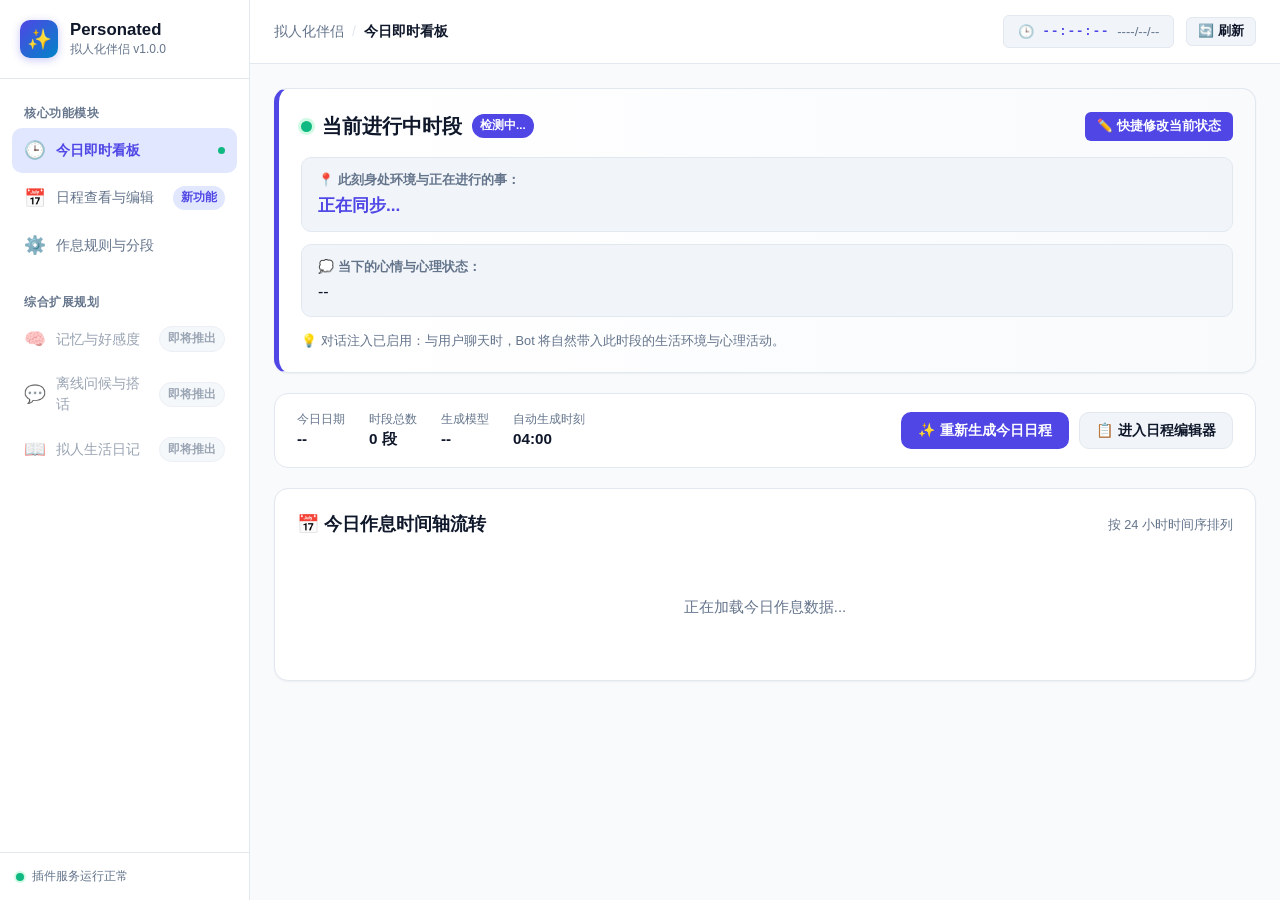
==== pages/schedule/index.html @ c9533ce7 "feat(pages): add pages/ directory and dual-compatibility with AstrBot v4.28" ====
<!DOCTYPE html>
<html lang="zh-CN">
<head>
  <meta charset="utf-8" />
  <meta name="viewport" content="width=device-width, initial-scale=1.0" />
  <title>拟人化综合伴侣 - 控制台</title>
  <link rel="stylesheet" href="./style.css" />
</head>
<body>
  <div class="dashboard-layout">
    <!-- Left Sidebar: Modern Multi-Module Navigation -->
    <aside class="dashboard-sidebar">
      <div class="sidebar-brand">
        <div class="brand-icon">✨</div>
        <div class="brand-text">
          <div class="brand-name">Personated</div>
          <div class="brand-sub">拟人化伴侣 v1.0.0</div>
        </div>
      </div>

      <nav class="sidebar-nav">
        <div class="nav-section-title">核心功能模块</div>
        <ul class="nav-list">
          <li class="nav-item active" data-view="view-live">
            <span class="nav-icon">🕒</span>
            <span class="nav-label">今日即时看板</span>
            <span class="nav-status-dot"></span>
          </li>
          <li class="nav-item" data-view="view-editor">
            <span class="nav-icon">📅</span>
            <span class="nav-label">日程查看与编辑</span>
            <span class="badge badge-primary">新功能</span>
          </li>
          <li class="nav-item" data-view="view-rules">
            <span class="nav-icon">⚙️</span>
            <span class="nav-label">作息规则与分段</span>
          </li>
        </ul>

        <div class="nav-section-title">综合扩展规划</div>
        <ul class="nav-list nav-list-future">
          <li class="nav-item disabled" title="功能正在规划与接入中">
            <span class="nav-icon">🧠</span>
            <span class="nav-label">记忆与好感度</span>
            <span class="badge badge-gray">即将推出</span>
          </li>
          <li class="nav-item disabled" title="功能正在规划与接入中">
            <span class="nav-icon">💬</span>
            <span class="nav-label">离线问候与搭话</span>
            <span class="badge badge-gray">即将推出</span>
          </li>
          <li class="nav-item disabled" title="功能正在规划与接入中">
            <span class="nav-icon">📖</span>
            <span class="nav-label">拟人生活日记</span>
            <span class="badge badge-gray">即将推出</span>
          </li>
        </ul>
      </nav>

      <div class="sidebar-footer">
        <div class="plugin-info-badge">
          <span class="status-indicator online"></span>
          <span>插件服务运行正常</span>
        </div>
      </div>
    </aside>

    <!-- Main Content Area -->
    <div class="dashboard-main">
      <!-- Top Action & Status Bar -->
      <header class="dashboard-header">
        <div class="header-breadcrumb">
          <span class="breadcrumb-root">拟人化伴侣</span>
          <span class="breadcrumb-sep">/</span>
          <span class="breadcrumb-current" id="breadcrumb-title">今日即时看板</span>
        </div>

        <div class="header-right-tools">
          <div class="header-clock" id="header-clock-pill">
            <span class="clock-icon">🕒</span>
            <span class="clock-val" id="clock-display">--:--:--</span>
            <span class="clock-date" id="date-display">----/--/--</span>
          </div>
          <button class="btn btn-secondary btn-sm" id="btn-global-refresh" title="刷新所有数据">
            🔄 刷新
          </button>
        </div>
      </header>

      <!-- VIEW 1: 今日即时作息看板 -->
      <section id="view-live" class="view-panel active">
        <!-- 实时当前进行中大卡片 -->
        <div class="card hero-status-card" id="hero-status-card">
          <div class="hero-header">
            <div class="hero-title-group">
              <span class="pulse-indicator"></span>
              <h2>当前进行中时段</h2>
              <span class="badge badge-active" id="live-segment-badge">检测中...</span>
            </div>
            <div class="hero-actions">
              <button class="btn btn-primary btn-sm" id="btn-quick-edit-now">✏️ 快捷修改当前状态</button>
            </div>
          </div>

          <div class="hero-body">
            <div class="hero-field">
              <div class="field-title">📍 此刻身处环境与正在进行的事：</div>
              <div class="field-content highlight-content" id="live-activity-text">正在同步...</div>
            </div>
            <div class="hero-field">
              <div class="field-title">💭 当下的心情与心理状态：</div>
              <div class="field-content" id="live-state-text">--</div>
            </div>
          </div>

          <div class="hero-footer">
            <span class="tip-text">💡 对话注入已启用：与用户聊天时，Bot 将自然带入此时段的生活环境与心理活动。</span>
          </div>
        </div>

        <!-- 统计与快捷操作栏 -->
        <div class="action-banner">
          <div class="banner-stats">
            <div class="stat-item">
              <span class="stat-label">今日日期</span>
              <span class="stat-val" id="stat-today-date">--</span>
            </div>
            <div class="stat-item">
              <span class="stat-label">时段总数</span>
              <span class="stat-val" id="stat-today-count">0 段</span>
            </div>
            <div class="stat-item">
              <span class="stat-label">生成模型</span>
              <span class="stat-val" id="stat-today-model">--</span>
            </div>
            <div class="stat-item">
              <span class="stat-label">自动生成时刻</span>
              <span class="stat-val" id="stat-today-gentime">04:00</span>
            </div>
          </div>
          <div class="banner-btns">
            <button class="btn btn-primary" id="btn-live-regenerate">✨ 重新生成今日日程</button>
            <button class="btn btn-secondary" id="btn-switch-to-editor">📋 进入日程编辑器</button>
          </div>
        </div>

        <!-- 全天时间轴 -->
        <div class="card timeline-card-wrap">
          <div class="card-header-bar">
            <h3>📅 今日作息时间轴流转</h3>
            <span class="header-note">按 24 小时时间序排列</span>
          </div>
          <div class="timeline-container" id="live-timeline-list">
            <div class="loading-box">正在加载今日作息数据...</div>
          </div>
        </div>
      </section>

      <!-- VIEW 2: 日程查看与详细编辑 (支持任意日期、查看/增删改日程信息) -->
      <section id="view-editor" class="view-panel">
        <!-- 日期导航与筛选栏 -->
        <div class="card editor-nav-card">
          <div class="date-picker-row">
            <div class="date-quick-btns">
              <button class="btn btn-secondary btn-sm" id="btn-date-prev">◀ 前一天</button>
              <button class="btn btn-outline btn-sm active" id="btn-date-today">今天</button>
              <button class="btn btn-secondary btn-sm" id="btn-date-next">后一天 ▶</button>
            </div>

            <div class="date-input-group">
              <label for="editor-date-input">选择指定日期：</label>
              <input type="date" id="editor-date-input" class="input-control input-date" />
            </div>

            <div class="date-history-select-group">
              <label for="select-history-dates">历史已存档日期：</label>
              <select id="select-history-dates" class="input-control">
                <option value="">加载中...</option>
              </select>
            </div>
          </div>

          <div class="date-meta-bar" id="date-meta-bar">
            <div class="meta-tag-group">
              <span class="meta-tag date-tag" id="editor-meta-date">2026-05-03 星期日</span>
              <span class="meta-tag" id="editor-meta-count">共 0 个时段</span>
              <span class="meta-tag" id="editor-meta-provider">模型: --</span>
              <span class="meta-tag" id="editor-meta-gentime">生成于: --</span>
            </div>

            <div class="editor-top-actions">
              <button class="btn btn-secondary btn-sm" id="btn-editor-add-item">➕ 添加事项</button>
              <button class="btn btn-outline btn-sm" id="btn-editor-regenerate">✨ 重新生成该日</button>
              <button class="btn btn-primary btn-sm" id="btn-editor-save-all">💾 保存所有修改</button>
              <button class="btn btn-danger-outline btn-sm" id="btn-editor-delete-day" title="删除当前所选日期的日程存档">🗑️ 删除此日</button>
            </div>
          </div>
        </div>

        <!-- 视图切换与展示区 -->
        <div class="card editor-list-card">
          <div class="card-header-bar">
            <div class="view-mode-tabs">
              <button class="view-mode-btn active" data-mode="cards">卡片流视图</button>
              <button class="view-mode-btn" data-mode="table">表格编辑视图</button>
            </div>
            <div class="view-hints">
              <span>提示：修改后请点击右上角<strong>「保存所有修改」</strong>完成持久化。</span>
            </div>
          </div>

          <!-- 卡片流视图容器 -->
          <div id="editor-cards-container" class="editor-cards-container">
            <div class="loading-box">正在读取日程数据...</div>
          </div>

          <!-- 表格编辑视图容器 -->
          <div id="editor-table-container" class="editor-table-container" style="display: none;">
            <table class="editor-table">
              <thead>
                <tr>
                  <th style="width: 50px;">序号</th>
                  <th style="width: 140px;">时段名称</th>
                  <th style="width: 120px;">开始时刻</th>
                  <th style="width: 120px;">结束时刻</th>
                  <th>当前正在做的事 (Activity)</th>
                  <th style="width: 220px;">心理状态/心情 (State)</th>
                  <th style="width: 110px;">操作</th>
                </tr>
              </thead>
              <tbody id="editor-table-body">
                <!-- 动态填充 -->
              </tbody>
            </table>
          </div>
        </div>
      </section>

      <!-- VIEW 3: 作息规则与分段模板设置 -->
      <section id="view-rules" class="view-panel">
        <!-- 每日定时与模型选择 -->
        <div class="card">
          <div class="card-header-bar">
            <h3>⏰ 每日作息生成与模型参数</h3>
          </div>
          <div class="form-grid">
            <div class="form-group">
              <label for="rules-gen-time">
                每日自动生成时刻 (24小时制)
                <span class="hint-text">每天在此时间点自动为当天规划作息安排</span>
              </label>
              <input type="time" id="rules-gen-time" class="input-control" value="04:00" />
            </div>

            <div class="form-group">
              <label for="rules-provider-select">
                指定生成大模型提供商
                <span class="hint-text">未指定或留空时将自动回退使用当前对话模型</span>
              </label>
              <select id="rules-provider-select" class="input-control">
                <option value="">(留空自动回退对话模型)</option>
              </select>
            </div>

            <div class="form-group">
              <label for="rules-inject-mode">
                对话上下文注入方式
                <span class="hint-text">推荐使用附加用户内容块（保护模型 KV Cache 缓存）</span>
              </label>
              <select id="rules-inject-mode" class="input-control">
                <option value="extra_user_content">附加用户内容块 (extra_user_content - 推荐)</option>
                <option value="system_prompt">追加到人设提示词末尾 (system_prompt)</option>
              </select>
            </div>

            <div class="form-group checkbox-group">
              <label class="checkbox-label">
                <input type="checkbox" id="rules-inject-enabled" checked />
                <span class="checkbox-custom"></span>
                <span>启用对话上下文注入（在匹配时段内与 Bot 对话时自动代入当前日程与状态）</span>
              </label>
            </div>
          </div>
        </div>

        <!-- 每日时间段模板划分 -->
        <div class="card">
          <div class="card-header-bar">
            <div>
              <h3>📋 每日时间段划分模板 (Template)</h3>
              <p class="section-desc">定义一天划分多少段作息及起止时刻（24h制，精确到分钟，支持跨午夜）。新生成的日程将以此模板为骨架。</p>
            </div>
            <div class="card-actions">
              <button class="btn btn-secondary btn-sm" id="btn-rules-reset-preset">恢复默认预设</button>
              <button class="btn btn-outline btn-sm" id="btn-rules-add-segment">➕ 添加新时间段</button>
            </div>
          </div>

          <div class="table-wrapper">
            <table class="segments-table">
              <thead>
                <tr>
                  <th style="width: 50px;">序号</th>
                  <th style="width: 130px;">时段标识 ID</th>
                  <th>时段名称</th>
                  <th style="width: 120px;">开始时刻</th>
                  <th style="width: 120px;">结束时刻</th>
                  <th style="width: 80px;">类型</th>
                  <th style="width: 110px;">操作</th>
                </tr>
              </thead>
              <tbody id="rules-segments-tbody">
                <!-- 动态填充 -->
              </tbody>
            </table>
          </div>
        </div>

        <!-- 高级 Prompt 模板 -->
        <div class="card">
          <div class="card-header-bar">
            <h3>📝 高级日程生成提示词模板 (Prompt Template)</h3>
          </div>
          <div class="form-group">
            <label for="rules-prompt-template">
              自定义生成 Prompt
              <span class="hint-text">支持插值变量：<code>{persona_prompt}</code>、<code>{date}</code>、<code>{weekday}</code>、<code>{segments_desc}</code></span>
            </label>
            <textarea id="rules-prompt-template" class="textarea-control" rows="6"></textarea>
          </div>
        </div>

        <!-- 保存按钮栏 -->
        <div class="save-bar">
          <button class="btn btn-primary btn-lg" id="btn-rules-save-all">💾 保存所有规则配置</button>
        </div>
      </section>
    </div>

    <!-- 弹窗：编辑/添加单个日程事项模态框 -->
    <div class="modal-overlay" id="item-modal">
      <div class="modal-content">
        <div class="modal-header">
          <h3 id="modal-item-title">编辑时段安排</h3>
          <button class="modal-close" id="modal-item-close">&times;</button>
        </div>
        <div class="modal-body">
          <input type="hidden" id="modal-item-id" />
          <input type="hidden" id="modal-item-index" />
          <div class="form-grid-2">
            <div class="form-group">
              <label for="modal-input-name">时段名称</label>
              <input type="text" id="modal-input-name" class="input-control" placeholder="如：上午工作/学习" />
            </div>
            <div class="form-group">
              <label for="modal-input-id">时段标识 ID</label>
              <input type="text" id="modal-input-id-val" class="input-control" placeholder="如：morning_work" />
            </div>
          </div>
          <div class="form-grid-2">
            <div class="form-group">
              <label for="modal-input-start">开始时刻 (24h)</label>
              <input type="time" id="modal-input-start" class="input-control" />
            </div>
            <div class="form-group">
              <label for="modal-input-end">结束时刻 (24h)</label>
              <input type="time" id="modal-input-end" class="input-control" />
            </div>
          </div>
          <div class="form-group">
            <label for="modal-input-activity">当前具体在做的事 (Activity)</label>
            <textarea id="modal-input-activity" class="textarea-control" rows="3" placeholder="描述该时段内角色的具体活动与环境细节..."></textarea>
          </div>
          <div class="form-group">
            <label for="modal-input-state">心情与心理状态 (State / Emotion)</label>
            <input type="text" id="modal-input-state" class="input-control" placeholder="描述角色的精神面貌与当下心理..." />
          </div>
        </div>
        <div class="modal-footer">
          <button class="btn btn-secondary" id="modal-item-cancel">取消</button>
          <button class="btn btn-primary" id="modal-item-save">确定并更新</button>
        </div>
      </div>
    </div>

    <!-- 浮动 Toast 提示 -->
    <div id="toast" class="toast"></div>
  </div>

  <script src="./app.js"></script>
</body>
</html>
---- pages/schedule/style.css ----
/* ==========================================================================
   Design Tokens & Theme Variables
   ========================================================================== */
:root {
  --bg-page: #f8fafc;
  --bg-sidebar: #ffffff;
  --bg-card: #ffffff;
  --bg-input: #f1f5f9;
  --bg-input-focus: #ffffff;
  --text-main: #0f172a;
  --text-muted: #64748b;
  --border: #e2e8f0;
  --border-focus: #6366f1;
  --primary: #4f46e5;
  --primary-hover: #4338ca;
  --primary-light: #e0e7ff;
  --primary-subtle: #eef2ff;
  --accent: #0284c7;
  --success: #10b981;
  --success-light: #d1fae5;
  --warning: #f59e0b;
  --warning-light: #fef3c7;
  --danger: #ef4444;
  --danger-light: #fee2e2;
  --shadow-sm: 0 1px 2px 0 rgb(0 0 0 / 0.05);
  --shadow-md: 0 4px 6px -1px rgb(0 0 0 / 0.08), 0 2px 4px -2px rgb(0 0 0 / 0.05);
  --shadow-lg: 0 10px 15px -3px rgb(0 0 0 / 0.08), 0 4px 6px -4px rgb(0 0 0 / 0.04);
  --radius-sm: 6px;
  --radius-md: 10px;
  --radius-lg: 14px;
  --font-family: -apple-system, BlinkMacSystemFont, "Segoe UI", Roboto, "Helvetica Neue", Arial, sans-serif;
  --sidebar-width: 250px;
}

[data-theme="dark"] {
  --bg-page: #0b1120;
  --bg-sidebar: #131d33;
  --bg-card: #18223c;
  --bg-input: #0f172a;
  --bg-input-focus: #131d33;
  --text-main: #f8fafc;
  --text-muted: #94a3b8;
  --border: #263554;
  --border-focus: #818cf8;
  --primary: #6366f1;
  --primary-hover: #4f46e5;
  --primary-light: #312e81;
  --primary-subtle: #1e1b4b;
  --accent: #38bdf8;
  --success: #10b981;
  --success-light: #064e3b;
  --warning: #f59e0b;
  --warning-light: #78350f;
  --danger: #ef4444;
  --danger-light: #7f1d1d;
  --shadow-sm: 0 1px 3px 0 rgb(0 0 0 / 0.3);
  --shadow-md: 0 4px 6px -1px rgb(0 0 0 / 0.4);
  --shadow-lg: 0 10px 15px -3px rgb(0 0 0 / 0.4);
}

/* ==========================================================================
   Global Reset
   ========================================================================== */
* {
  box-sizing: border-box;
  margin: 0;
  padding: 0;
}

body {
  font-family: var(--font-family);
  background-color: var(--bg-page);
  color: var(--text-main);
  line-height: 1.5;
  min-height: 100vh;
  overflow-x: hidden;
}

/* ==========================================================================
   Dashboard Shell Layout
   ========================================================================== */
.dashboard-layout {
  display: flex;
  min-height: 100vh;
}

/* Left Sidebar */
.dashboard-sidebar {
  width: var(--sidebar-width);
  background: var(--bg-sidebar);
  border-right: 1px solid var(--border);
  display: flex;
  flex-direction: column;
  flex-shrink: 0;
  position: sticky;
  top: 0;
  height: 100vh;
  z-index: 100;
}

.sidebar-brand {
  display: flex;
  align-items: center;
  gap: 12px;
  padding: 20px;
  border-bottom: 1px solid var(--border);
}

.brand-icon {
  width: 38px;
  height: 38px;
  border-radius: var(--radius-md);
  background: linear-gradient(135deg, var(--primary), var(--accent));
  display: flex;
  align-items: center;
  justify-content: center;
  font-size: 1.25rem;
  color: #fff;
  box-shadow: 0 2px 8px rgba(79, 70, 229, 0.3);
}

.brand-name {
  font-weight: 700;
  font-size: 1.05rem;
  color: var(--text-main);
  line-height: 1.2;
}

.brand-sub {
  font-size: 0.75rem;
  color: var(--text-muted);
}

.sidebar-nav {
  flex: 1;
  padding: 16px 12px;
  overflow-y: auto;
}

.nav-section-title {
  font-size: 0.72rem;
  font-weight: 700;
  text-transform: uppercase;
  color: var(--text-muted);
  letter-spacing: 0.5px;
  padding: 10px 12px 6px;
}

.nav-list {
  list-style: none;
  margin-bottom: 16px;
}

.nav-item {
  display: flex;
  align-items: center;
  gap: 10px;
  padding: 9px 12px;
  border-radius: var(--radius-md);
  font-size: 0.88rem;
  font-weight: 500;
  color: var(--text-muted);
  cursor: pointer;
  transition: all 0.2s ease;
  user-select: none;
  position: relative;
  margin-bottom: 3px;
}

.nav-item:hover {
  background: var(--bg-input);
  color: var(--text-main);
}

.nav-item.active {
  background: var(--primary-light);
  color: var(--primary);
  font-weight: 600;
}

.nav-item.disabled {
  opacity: 0.65;
  cursor: not-allowed;
}

.nav-item.disabled:hover {
  background: transparent;
  color: var(--text-muted);
}

.nav-icon {
  font-size: 1.1rem;
}

.nav-label {
  flex: 1;
}

.nav-status-dot {
  width: 7px;
  height: 7px;
  border-radius: 50%;
  background-color: var(--success);
}

.sidebar-footer {
  padding: 14px 16px;
  border-top: 1px solid var(--border);
}

.plugin-info-badge {
  display: flex;
  align-items: center;
  gap: 8px;
  font-size: 0.78rem;
  color: var(--text-muted);
}

.status-indicator {
  width: 8px;
  height: 8px;
  border-radius: 50%;
  display: inline-block;
}

.status-indicator.online {
  background-color: var(--success);
  box-shadow: 0 0 0 2px var(--success-light);
}

/* ==========================================================================
   Main Area & Header
   ========================================================================== */
.dashboard-main {
  flex: 1;
  display: flex;
  flex-direction: column;
  min-width: 0;
  background-color: var(--bg-page);
}

.dashboard-header {
  height: 64px;
  background: var(--bg-card);
  border-bottom: 1px solid var(--border);
  display: flex;
  align-items: center;
  justify-content: space-between;
  padding: 0 24px;
  position: sticky;
  top: 0;
  z-index: 90;
}

.header-breadcrumb {
  display: flex;
  align-items: center;
  gap: 8px;
  font-size: 0.9rem;
}

.breadcrumb-root {
  color: var(--text-muted);
}

.breadcrumb-sep {
  color: var(--border);
}

.breadcrumb-current {
  font-weight: 600;
  color: var(--text-main);
}

.header-right-tools {
  display: flex;
  align-items: center;
  gap: 12px;
}

.header-clock {
  display: flex;
  align-items: center;
  gap: 8px;
  background: var(--bg-input);
  padding: 6px 14px;
  border-radius: var(--radius-sm);
  border: 1px solid var(--border);
  font-size: 0.82rem;
}

.clock-val {
  font-weight: 700;
  font-family: "Courier New", Courier, monospace;
  color: var(--primary);
  letter-spacing: 0.5px;
}

.clock-date {
  color: var(--text-muted);
}

/* View Panels */
.view-panel {
  display: none;
  padding: 24px;
  max-width: 1180px;
  margin: 0 auto;
  width: 100%;
}

.view-panel.active {
  display: block;
  animation: fadeIn 0.2s ease-out;
}

@keyframes fadeIn {
  from { opacity: 0; transform: translateY(4px); }
  to { opacity: 1; transform: translateY(0); }
}

/* ==========================================================================
   Cards & Generic Panels
   ========================================================================== */
.card {
  background: var(--bg-card);
  border: 1px solid var(--border);
  border-radius: var(--radius-lg);
  padding: 22px;
  box-shadow: var(--shadow-sm);
  margin-bottom: 20px;
}

.card-header-bar {
  display: flex;
  justify-content: space-between;
  align-items: center;
  margin-bottom: 18px;
  flex-wrap: wrap;
  gap: 10px;
}

.card-header-bar h3 {
  font-size: 1.12rem;
  font-weight: 700;
  color: var(--text-main);
}

.header-note {
  font-size: 0.8rem;
  color: var(--text-muted);
}

.section-desc {
  font-size: 0.82rem;
  color: var(--text-muted);
  margin-top: 4px;
}

/* Badges */
.badge {
  display: inline-flex;
  align-items: center;
  padding: 3px 8px;
  border-radius: 9999px;
  font-size: 0.72rem;
  font-weight: 600;
}

.badge-primary {
  background: var(--primary-light);
  color: var(--primary);
}

.badge-gray {
  background: var(--bg-input);
  color: var(--text-muted);
  border: 1px solid var(--border);
}

.badge-active {
  background: var(--primary);
  color: #fff;
}

.badge-outline {
  border: 1px solid var(--border);
  color: var(--text-muted);
}

/* ==========================================================================
   VIEW 1: Hero Status Card & Timeline
   ========================================================================== */
.hero-status-card {
  border-left: 5px solid var(--primary);
  background: linear-gradient(to right, var(--bg-card), var(--bg-page));
  position: relative;
  overflow: hidden;
}

.hero-header {
  display: flex;
  justify-content: space-between;
  align-items: center;
  flex-wrap: wrap;
  gap: 12px;
  margin-bottom: 16px;
}

.hero-title-group {
  display: flex;
  align-items: center;
  gap: 10px;
}

.hero-title-group h2 {
  font-size: 1.25rem;
  font-weight: 700;
}

.pulse-indicator {
  width: 11px;
  height: 11px;
  border-radius: 50%;
  background-color: var(--success);
  box-shadow: 0 0 0 3px var(--success-light);
  animation: pulse-ring 2s infinite;
}

@keyframes pulse-ring {
  0% { transform: scale(0.95); opacity: 0.8; }
  50% { transform: scale(1.15); opacity: 1; }
  100% { transform: scale(0.95); opacity: 0.8; }
}

.hero-body {
  display: grid;
  grid-template-columns: 1fr;
  gap: 12px;
}

.hero-field {
  background: var(--bg-input);
  border: 1px solid var(--border);
  border-radius: var(--radius-md);
  padding: 12px 16px;
}

.field-title {
  font-size: 0.8rem;
  font-weight: 600;
  color: var(--text-muted);
  margin-bottom: 4px;
}

.field-content {
  font-size: 1rem;
  color: var(--text-main);
}

.field-content.highlight-content {
  font-size: 1.08rem;
  font-weight: 600;
  color: var(--primary);
}

.hero-footer {
  margin-top: 14px;
  font-size: 0.8rem;
  color: var(--text-muted);
}

/* Action Banner */
.action-banner {
  display: flex;
  justify-content: space-between;
  align-items: center;
  flex-wrap: wrap;
  gap: 16px;
  background: var(--bg-card);
  border: 1px solid var(--border);
  border-radius: var(--radius-lg);
  padding: 16px 22px;
  margin-bottom: 20px;
}

.banner-stats {
  display: flex;
  gap: 24px;
  flex-wrap: wrap;
}

.stat-item {
  display: flex;
  flex-direction: column;
}

.stat-label {
  font-size: 0.75rem;
  color: var(--text-muted);
}

.stat-val {
  font-size: 0.95rem;
  font-weight: 700;
  color: var(--text-main);
}

.banner-btns {
  display: flex;
  gap: 10px;
}

/* Timeline Cards */
.timeline-container {
  display: flex;
  flex-direction: column;
  gap: 12px;
}

.timeline-card {
  background: var(--bg-card);
  border: 1px solid var(--border);
  border-radius: var(--radius-md);
  padding: 16px 20px;
  transition: all 0.2s ease;
}

.timeline-card:hover {
  border-color: var(--primary-light);
  box-shadow: var(--shadow-md);
}

.timeline-card.is-active {
  border-color: var(--primary);
  background: var(--primary-subtle);
  box-shadow: 0 0 0 2px var(--primary-light);
}

.timeline-card-header {
  display: flex;
  justify-content: space-between;
  align-items: center;
  margin-bottom: 10px;
}

.timeline-title-wrap {
  display: flex;
  align-items: center;
  gap: 10px;
}

.timeline-name {
  font-size: 1.05rem;
  font-weight: 700;
  color: var(--text-main);
}

.timeline-time-pill {
  font-size: 0.8rem;
  font-family: monospace;
  background: var(--bg-input);
  padding: 3px 8px;
  border-radius: var(--radius-sm);
  color: var(--text-muted);
  border: 1px solid var(--border);
}

.timeline-card.is-active .timeline-time-pill {
  background: var(--primary);
  color: #fff;
  border-color: var(--primary);
}

.timeline-card-body {
  display: flex;
  flex-direction: column;
  gap: 6px;
  font-size: 0.9rem;
}

.timeline-activity-row {
  color: var(--text-main);
}

.timeline-state-row {
  color: var(--text-muted);
  font-size: 0.83rem;
}

.timeline-card-footer {
  margin-top: 10px;
  display: flex;
  justify-content: flex-end;
}

/* ==========================================================================
   VIEW 2: Editor (Date Picker, Dual View & Full CRUD)
   ========================================================================== */
.editor-nav-card {
  padding: 18px 22px;
  margin-bottom: 16px;
}

.date-picker-row {
  display: flex;
  align-items: center;
  flex-wrap: wrap;
  gap: 16px;
  margin-bottom: 16px;
}

.date-quick-btns {
  display: flex;
  gap: 6px;
}

.date-input-group,
.date-history-select-group {
  display: flex;
  align-items: center;
  gap: 8px;
  font-size: 0.88rem;
  font-weight: 500;
}

.input-date {
  width: auto;
  min-width: 140px;
}

.date-meta-bar {
  display: flex;
  justify-content: space-between;
  align-items: center;
  flex-wrap: wrap;
  gap: 12px;
  padding-top: 14px;
  border-top: 1px solid var(--border);
}

.meta-tag-group {
  display: flex;
  align-items: center;
  gap: 8px;
  flex-wrap: wrap;
}

.meta-tag {
  background: var(--bg-input);
  padding: 4px 10px;
  border-radius: var(--radius-sm);
  font-size: 0.8rem;
  color: var(--text-muted);
  border: 1px solid var(--border);
}

.meta-tag.date-tag {
  font-weight: 700;
  color: var(--primary);
  background: var(--primary-light);
  border-color: var(--primary-light);
}

.editor-top-actions {
  display: flex;
  align-items: center;
  gap: 8px;
  flex-wrap: wrap;
}

/* View Mode Switcher */
.view-mode-tabs {
  display: flex;
  background: var(--bg-input);
  padding: 3px;
  border-radius: var(--radius-md);
  border: 1px solid var(--border);
}

.view-mode-btn {
  background: transparent;
  border: none;
  padding: 5px 14px;
  font-size: 0.82rem;
  font-weight: 600;
  color: var(--text-muted);
  border-radius: var(--radius-sm);
  cursor: pointer;
  transition: all 0.2s;
}

.view-mode-btn.active {
  background: var(--bg-card);
  color: var(--primary);
  box-shadow: var(--shadow-sm);
}

.view-hints {
  font-size: 0.8rem;
  color: var(--text-muted);
}

/* Editor Cards View */
.editor-cards-container {
  display: flex;
  flex-direction: column;
  gap: 14px;
}

.editor-item-card {
  background: var(--bg-card);
  border: 1px solid var(--border);
  border-radius: var(--radius-md);
  padding: 16px 20px;
  transition: all 0.2s ease;
  position: relative;
}

.editor-item-card:hover {
  border-color: var(--primary-light);
  box-shadow: var(--shadow-md);
}

.item-card-header {
  display: flex;
  justify-content: space-between;
  align-items: center;
  margin-bottom: 12px;
}

.item-index-badge {
  font-weight: 700;
  color: var(--text-muted);
  font-size: 0.9rem;
}

.item-header-title {
  display: flex;
  align-items: center;
  gap: 10px;
}

.item-header-title h4 {
  font-size: 1.05rem;
  font-weight: 700;
}

.item-actions {
  display: flex;
  align-items: center;
  gap: 6px;
}

.item-card-body {
  display: grid;
  grid-template-columns: 1fr;
  gap: 10px;
}

.item-card-field {
  background: var(--bg-input);
  border-radius: var(--radius-sm);
  padding: 10px 14px;
  border: 1px solid var(--border);
}

.item-field-label {
  font-size: 0.78rem;
  color: var(--text-muted);
  font-weight: 600;
  margin-bottom: 3px;
}

.item-field-val {
  font-size: 0.92rem;
  color: var(--text-main);
  line-height: 1.4;
}

/* Editor Table View */
.editor-table-container {
  overflow-x: auto;
}

.editor-table {
  width: 100%;
  border-collapse: collapse;
  font-size: 0.88rem;
}

.editor-table th {
  padding: 10px 12px;
  background: var(--bg-input);
  color: var(--text-muted);
  font-weight: 600;
  text-align: left;
  border-bottom: 1px solid var(--border);
}

.editor-table td {
  padding: 10px 12px;
  border-bottom: 1px solid var(--border);
  vertical-align: middle;
}

.editor-table tr:hover {
  background: var(--bg-input);
}

.table-textarea {
  width: 100%;
  padding: 6px 8px;
  border: 1px solid var(--border);
  border-radius: var(--radius-sm);
  background: var(--bg-card);
  color: var(--text-main);
  font-family: inherit;
  font-size: 0.85rem;
  resize: vertical;
}

.table-textarea:focus {
  outline: none;
  border-color: var(--border-focus);
}

/* ==========================================================================
   VIEW 3: Rules & Templates
   ========================================================================== */
.form-grid {
  display: grid;
  grid-template-columns: repeat(auto-fit, minmax(280px, 1fr));
  gap: 18px;
}

.form-grid-2 {
  display: grid;
  grid-template-columns: 1fr 1fr;
  gap: 14px;
}

.form-group {
  display: flex;
  flex-direction: column;
  gap: 6px;
  margin-bottom: 14px;
}

.form-group label {
  font-size: 0.88rem;
  font-weight: 600;
  color: var(--text-main);
}

.hint-text {
  font-size: 0.75rem;
  font-weight: 400;
  color: var(--text-muted);
  margin-top: 2px;
  display: block;
}

.input-control,
.textarea-control,
select.input-control {
  width: 100%;
  padding: 9px 12px;
  border: 1px solid var(--border);
  border-radius: var(--radius-md);
  background-color: var(--bg-input);
  color: var(--text-main);
  font-size: 0.9rem;
  font-family: inherit;
  transition: all 0.2s ease;
}

.input-control:focus,
.textarea-control:focus,
select.input-control:focus {
  outline: none;
  border-color: var(--border-focus);
  background-color: var(--bg-input-focus);
  box-shadow: 0 0 0 3px var(--primary-light);
}

.checkbox-group {
  grid-column: 1 / -1;
}

.checkbox-label {
  display: flex;
  align-items: center;
  gap: 10px;
  cursor: pointer;
  user-select: none;
  font-size: 0.9rem;
}

.table-wrapper {
  overflow-x: auto;
}

.segments-table {
  width: 100%;
  border-collapse: collapse;
  font-size: 0.88rem;
}

.segments-table th {
  padding: 10px 12px;
  background: var(--bg-input);
  color: var(--text-muted);
  font-weight: 600;
  text-align: left;
  border-bottom: 1px solid var(--border);
}

.segments-table td {
  padding: 10px 12px;
  border-bottom: 1px solid var(--border);
  vertical-align: middle;
}

.segments-table tr:hover {
  background: var(--bg-input);
}

.table-input {
  width: 100%;
  padding: 6px 10px;
  border: 1px solid var(--border);
  border-radius: var(--radius-sm);
  background: var(--bg-card);
  color: var(--text-main);
  font-size: 0.875rem;
}

.table-input:focus {
  outline: none;
  border-color: var(--border-focus);
}

.tag-cross-midnight {
  display: inline-block;
  font-size: 0.72rem;
  padding: 2px 6px;
  border-radius: 4px;
  background: #fef3c7;
  color: #92400e;
  font-weight: 600;
}

[data-theme="dark"] .tag-cross-midnight {
  background: #78350f;
  color: #fde68a;
}

.save-bar {
  display: flex;
  justify-content: flex-end;
  margin-top: 14px;
}

/* ==========================================================================
   Buttons
   ========================================================================== */
.btn {
  display: inline-flex;
  align-items: center;
  justify-content: center;
  gap: 6px;
  padding: 8px 16px;
  font-size: 0.88rem;
  font-weight: 600;
  border-radius: var(--radius-md);
  cursor: pointer;
  border: 1px solid transparent;
  transition: all 0.2s ease;
  user-select: none;
  white-space: nowrap;
}

.btn-sm {
  padding: 5px 11px;
  font-size: 0.8rem;
  border-radius: var(--radius-sm);
}

.btn-lg {
  padding: 12px 24px;
  font-size: 1rem;
}

.btn-primary {
  background: var(--primary);
  color: #ffffff;
}

.btn-primary:hover {
  background: var(--primary-hover);
}

.btn-secondary {
  background: var(--bg-input);
  color: var(--text-main);
  border-color: var(--border);
}

.btn-secondary:hover {
  background: var(--border);
}

.btn-outline {
  background: transparent;
  color: var(--primary);
  border-color: var(--primary);
}

.btn-outline:hover,
.btn-outline.active {
  background: var(--primary-light);
}

.btn-danger-outline {
  background: transparent;
  color: var(--danger);
  border-color: var(--danger);
}

.btn-danger-outline:hover {
  background: var(--danger-light);
}

.btn-icon-text {
  background: transparent;
  border: none;
  cursor: pointer;
  font-size: 0.82rem;
  padding: 4px 6px;
  border-radius: var(--radius-sm);
}

.btn-icon-text:hover {
  background: var(--bg-input);
}

/* ==========================================================================
   Modal Dialog
   ========================================================================== */
.modal-overlay {
  display: none;
  position: fixed;
  inset: 0;
  background: rgba(0, 0, 0, 0.5);
  backdrop-filter: blur(3px);
  z-index: 1000;
  align-items: center;
  justify-content: center;
  padding: 16px;
}

.modal-overlay.show {
  display: flex;
}

.modal-content {
  background: var(--bg-card);
  border-radius: var(--radius-lg);
  border: 1px solid var(--border);
  width: 100%;
  max-width: 560px;
  box-shadow: var(--shadow-lg);
  overflow: hidden;
  animation: slideIn 0.2s ease-out;
}

@keyframes slideIn {
  from { transform: translateY(16px); opacity: 0; }
  to { transform: translateY(0); opacity: 1; }
}

.modal-header {
  padding: 18px 22px;
  border-bottom: 1px solid var(--border);
  display: flex;
  justify-content: space-between;
  align-items: center;
}

.modal-header h3 {
  font-size: 1.15rem;
  font-weight: 700;
}

.modal-close {
  background: transparent;
  border: none;
  font-size: 1.4rem;
  color: var(--text-muted);
  cursor: pointer;
  line-height: 1;
}

.modal-body {
  padding: 20px 22px;
}

.modal-footer {
  padding: 14px 22px;
  background: var(--bg-input);
  border-top: 1px solid var(--border);
  display: flex;
  justify-content: flex-end;
  gap: 10px;
}

/* ==========================================================================
   Toast Notification & Loading Box
   ========================================================================== */
.toast {
  position: fixed;
  bottom: 24px;
  right: 24px;
  background: #1e293b;
  color: #ffffff;
  padding: 12px 20px;
  border-radius: var(--radius-md);
  font-size: 0.9rem;
  box-shadow: var(--shadow-lg);
  display: none;
  z-index: 2000;
  animation: toastFadeIn 0.3s ease;
}

.toast.show {
  display: block;
}

.toast.toast-error {
  background: #dc2626;
}

.toast.toast-success {
  background: #059669;
}

@keyframes toastFadeIn {
  from { transform: translateY(20px); opacity: 0; }
  to { transform: translateY(0); opacity: 1; }
}

.loading-box {
  text-align: center;
  padding: 40px 20px;
  color: var(--text-muted);
  font-size: 0.92rem;
}

/* ==========================================================================
   Responsive Adaptations
   ========================================================================== */
@media (max-width: 900px) {
  .dashboard-layout {
    flex-direction: column;
  }
  .dashboard-sidebar {
    width: 100%;
    height: auto;
    position: relative;
    border-right: none;
    border-bottom: 1px solid var(--border);
  }
  .sidebar-nav {
    display: flex;
    overflow-x: auto;
    padding: 10px;
  }
  .nav-section-title {
    display: none;
  }
  .nav-list {
    display: flex;
    gap: 6px;
    margin-bottom: 0;
  }
  .sidebar-footer {
    display: none;
  }
}
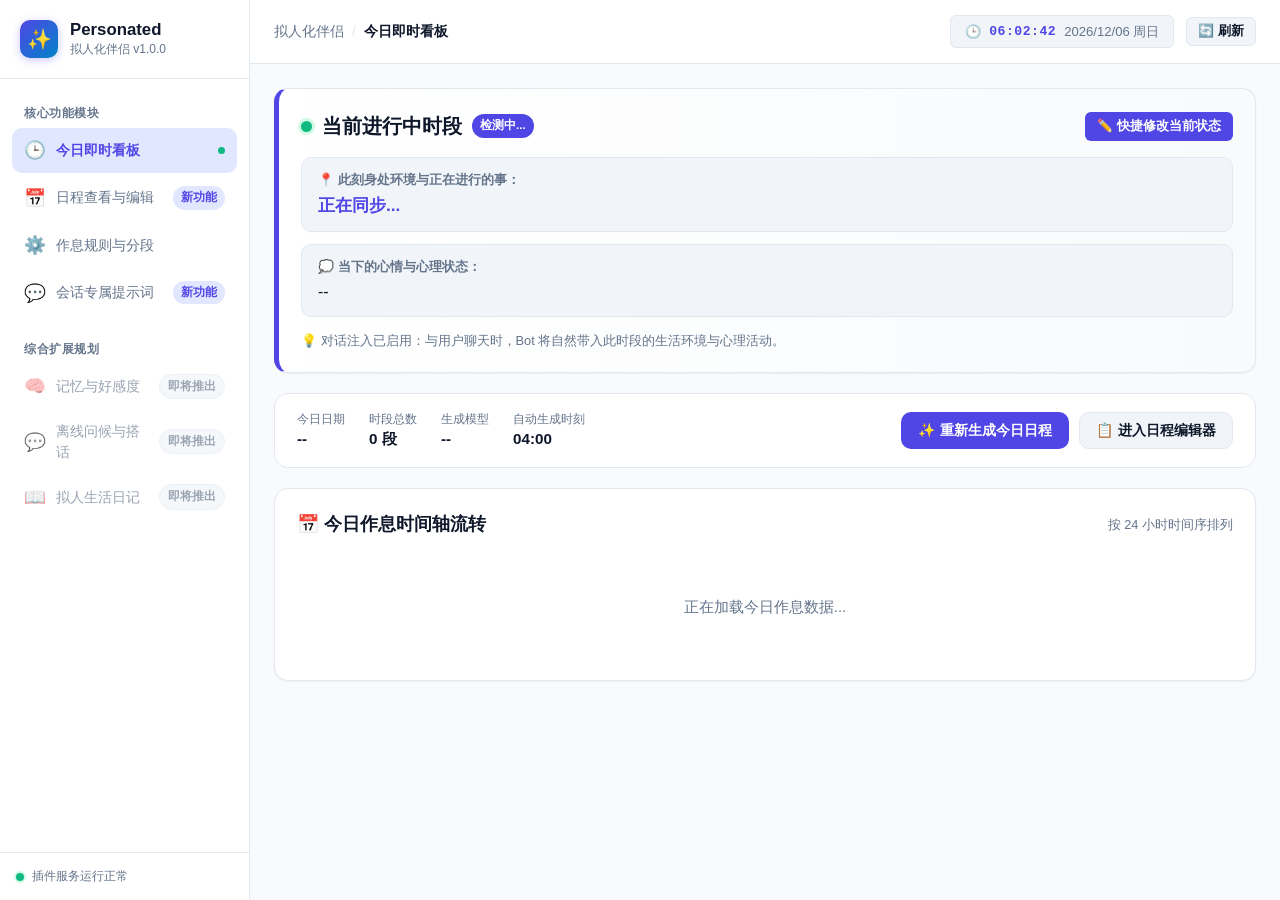
==== commit 0bfa10b9: "feat(prompt_injector): add targeted group and private chat prompt injection with AstrBot conversatio" ====
--- a/pages/schedule/index.html
+++ b/pages/schedule/index.html
@@ -34,6 +34,11 @@
           <li class="nav-item" data-view="view-rules">
             <span class="nav-icon">⚙️</span>
             <span class="nav-label">作息规则与分段</span>
+          </li>
+          <li class="nav-item" data-view="view-umo-injector">
+            <span class="nav-icon">💬</span>
+            <span class="nav-label">会话专属提示词</span>
+            <span class="badge badge-primary">新功能</span>
           </li>
         </ul>
 
@@ -335,6 +340,182 @@
           <button class="btn btn-primary btn-lg" id="btn-rules-save-all">💾 保存所有规则配置</button>
         </div>
       </section>
+
+      <!-- VIEW 4: 会话专属提示词注入 (群聊 / 私聊 UMO 注入管理) -->
+      <section class="view-panel" id="view-umo-injector">
+        <div class="panel-header-wrap">
+          <div class="panel-title-group">
+            <h2>会话专属提示词注入 (群聊 / 私聊)</h2>
+            <p class="panel-subtitle">
+              针对特定群聊或私聊会话单独配置个性化提示词。可在右侧点击「从 AstrBot 对话中抓取」直接选取已有会话（群聊展示群名称与群号，私聊展示对话人昵称），并在每次与该会话交流时自动注入定制提示词。
+            </p>
+          </div>
+          <div class="panel-actions-group">
+            <div class="global-switch-badge">
+              <label class="toggle-control" for="umo-global-enabled-toggle">
+                <input type="checkbox" id="umo-global-enabled-toggle" checked />
+                <span class="toggle-track"></span>
+              </label>
+              <span class="switch-label-text">功能总开关</span>
+            </div>
+            <button class="btn btn-secondary" id="btn-discover-umos">
+              🔍 从 AstrBot 对话抓取
+            </button>
+            <button class="btn btn-primary" id="btn-add-umo-rule">
+              ➕ 添加专属规则
+            </button>
+            <button class="btn btn-outline" id="btn-refresh-umo-rules" title="刷新规则列表">
+              🔄 刷新
+            </button>
+          </div>
+        </div>
+
+        <!-- 统计与状态概览条 -->
+        <div class="stats-grid-row" style="margin-bottom: 20px;">
+          <div class="stat-card">
+            <div class="stat-icon-wrap" style="background: rgba(79, 70, 229, 0.1); color: var(--primary);">🏷️</div>
+            <div class="stat-info">
+              <div class="stat-label">已配置会话数</div>
+              <div class="stat-val" id="stat-umo-total-count">0 条</div>
+            </div>
+          </div>
+          <div class="stat-card">
+            <div class="stat-icon-wrap" style="background: rgba(16, 185, 129, 0.1); color: var(--success);">🟢</div>
+            <div class="stat-info">
+              <div class="stat-label">当前生效中</div>
+              <div class="stat-val" id="stat-umo-enabled-count">0 条</div>
+            </div>
+          </div>
+          <div class="stat-card">
+            <div class="stat-icon-wrap" style="background: rgba(2, 132, 199, 0.1); color: var(--accent);">🧩</div>
+            <div class="stat-info">
+              <div class="stat-label">默认注入模式</div>
+              <div class="stat-val" id="stat-umo-default-mode">System Prompt</div>
+            </div>
+          </div>
+        </div>
+
+        <!-- 过滤与搜索工具栏 -->
+        <div class="filter-toolbar">
+          <div class="search-box">
+            <span class="search-icon">🔍</span>
+            <input type="text" id="umo-search-input" class="input-control search-input" placeholder="按群名称、对话人昵称、群号或 UMO 关键词搜索..." />
+          </div>
+          <div class="filter-group">
+            <select id="umo-chat-type-filter" class="select-control">
+              <option value="all">全部类型 (群聊 & 私聊)</option>
+              <option value="group">仅群聊 (Group)</option>
+              <option value="private">仅私聊 (Private)</option>
+            </select>
+            <select id="umo-status-filter" class="select-control">
+              <option value="all">全部状态</option>
+              <option value="enabled">仅看已启用</option>
+              <option value="disabled">仅看已禁用</option>
+            </select>
+          </div>
+        </div>
+
+        <!-- 规则卡片容器 -->
+        <div id="umo-rules-list" class="umo-rules-container">
+          <div class="loading-box">正在加载会话专属提示词规则...</div>
+        </div>
+      </section>
+    </div>
+
+    <!-- 模态框 1：从 AstrBot '数据与日志-对话' 抓取并选择会话 -->
+    <div class="modal-overlay" id="modal-discover-umos">
+      <div class="modal-content modal-lg">
+        <div class="modal-header">
+          <div>
+            <h3>从 AstrBot 对话中抓取会话</h3>
+            <p class="modal-desc" style="font-size: 13px; color: var(--text-muted); margin-top: 4px;">
+              已自动从 AstrBot 的「数据与日志 - 对话」及别名表中提取会话记录。群聊将展示【群名称】与【群号】，私聊将展示【对话人昵称】。点击「一键配置」即可为选中会话定制个性化提示词。
+            </p>
+          </div>
+          <button class="modal-close" id="modal-discover-close">&times;</button>
+        </div>
+        <div class="modal-body">
+          <div class="filter-toolbar" style="margin-bottom: 14px;">
+            <div class="search-box" style="flex: 1;">
+              <span class="search-icon">🔍</span>
+              <input type="text" id="discover-search-input" class="input-control search-input" placeholder="输入群名称、对话人昵称、群号或 UMO 快速筛选..." />
+            </div>
+            <button class="btn btn-secondary btn-sm" id="btn-re-discover-umos">🔄 重新抓取</button>
+          </div>
+          <div id="discover-list-container" class="discover-table-wrap">
+            <div class="loading-box">正在抓取 AstrBot 会话数据...</div>
+          </div>
+        </div>
+        <div class="modal-footer">
+          <button class="btn btn-secondary" id="modal-discover-cancel">关闭</button>
+        </div>
+      </div>
+    </div>
+
+    <!-- 模态框 2：编辑/添加会话专属提示词规则 -->
+    <div class="modal-overlay" id="modal-umo-rule">
+      <div class="modal-content modal-md">
+        <div class="modal-header">
+          <h3 id="modal-umo-rule-title">编辑会话专属提示词</h3>
+          <button class="modal-close" id="modal-umo-rule-close">&times;</button>
+        </div>
+        <div class="modal-body">
+          <div class="form-group">
+            <label for="modal-rule-umo">
+              会话 UMO 标识 <span class="required" style="color:var(--danger)">*</span>
+              <span class="hint-text">（例如：<code>aiocqhttp:GroupMessage:12345678</code> 或从抓取列表中带入）</span>
+            </label>
+            <input type="text" id="modal-rule-umo" class="input-control" placeholder="格式如：aiocqhttp:GroupMessage:12345678" />
+          </div>
+
+          <div class="form-grid-2">
+            <div class="form-group">
+              <label for="modal-rule-name">规则备注 / 群名称 / 昵称</label>
+              <input type="text" id="modal-rule-name" class="input-control" placeholder="如：测试技术交流群 / 朋友私聊" />
+            </div>
+            <div class="form-group">
+              <label for="modal-rule-mode">注入模式</label>
+              <select id="modal-rule-mode" class="select-control">
+                <option value="system_prompt">追加到 System Prompt (推荐)</option>
+                <option value="prepend_system">置于 System Prompt 开头</option>
+                <option value="extra_user_content">作为附加用户消息块 (Extra Content)</option>
+              </select>
+            </div>
+          </div>
+
+          <div class="form-group">
+            <label for="modal-rule-template-select">
+              快捷填入常用提示词预设
+              <span class="hint-text">可选择下方模板快速填充，并在文本框中微调</span>
+            </label>
+            <select id="modal-rule-template-select" class="select-control">
+              <option value="">-- 选择预设模板填入 --</option>
+              <option value="group_assistant">【群聊模式】热情友好的群助理/破冰搭话人设</option>
+              <option value="formal_work">【严肃工作】专业干练、回答简洁精准的工作助理</option>
+              <option value="playful_friend">【幽默损友】轻松幽默、接地气互怼的密友风格</option>
+              <option value="tsundere">【傲娇角色】表面嫌弃但内心关心的专属傲娇人设</option>
+              <option value="custom_context">【群规知识】带有特定群规和专属背景知识前置</option>
+            </select>
+          </div>
+
+          <div class="form-group">
+            <label for="modal-rule-prompt">
+              个性化专属提示词内容 <span class="required" style="color:var(--danger)">*</span>
+              <span class="hint-text">在此群聊/私聊对话时，每次请求都会自然注入这段提示词</span>
+            </label>
+            <textarea id="modal-rule-prompt" class="textarea-control" rows="6" placeholder="输入该群聊/私聊专用的提示词指令..."></textarea>
+          </div>
+
+          <div class="form-group" style="display: flex; align-items: center; gap: 8px; margin-top: 12px;">
+            <input type="checkbox" id="modal-rule-enabled" checked style="width: 18px; height: 18px; cursor: pointer;" />
+            <label for="modal-rule-enabled" style="margin: 0; cursor: pointer; font-weight: 500;">立即启用该专属规则</label>
+          </div>
+        </div>
+        <div class="modal-footer">
+          <button class="btn btn-secondary" id="modal-umo-rule-cancel">取消</button>
+          <button class="btn btn-primary" id="modal-umo-rule-save">💾 保存并生效</button>
+        </div>
+      </div>
     </div>
 
     <!-- 弹窗：编辑/添加单个日程事项模态框 -->
--- a/pages/schedule/style.css
+++ b/pages/schedule/style.css
@@ -1158,6 +1158,240 @@
 }
 
 /* ==========================================================================
+   UMO Prompt Injector View & Modals
+   ========================================================================== */
+.modal-lg {
+  max-width: 900px !important;
+  width: 94% !important;
+}
+
+.modal-md {
+  max-width: 640px !important;
+  width: 90% !important;
+}
+
+.umo-rules-container {
+  display: flex;
+  flex-direction: column;
+  gap: 14px;
+}
+
+.umo-rule-card {
+  background: var(--bg-card);
+  border: 1px solid var(--border);
+  border-radius: var(--radius-md);
+  padding: 18px 20px;
+  box-shadow: var(--shadow-sm);
+  transition: all 0.2s ease;
+  display: flex;
+  flex-direction: column;
+  gap: 12px;
+}
+
+.umo-rule-card:hover {
+  border-color: var(--primary);
+  box-shadow: var(--shadow-md);
+}
+
+.umo-rule-card.disabled {
+  opacity: 0.72;
+  border-left: 4px solid var(--text-muted);
+}
+
+.umo-rule-card.enabled {
+  border-left: 4px solid var(--success);
+}
+
+.rule-card-header {
+  display: flex;
+  align-items: center;
+  justify-content: space-between;
+  gap: 12px;
+  flex-wrap: wrap;
+}
+
+.rule-title-group {
+  display: flex;
+  align-items: center;
+  gap: 10px;
+  flex-wrap: wrap;
+}
+
+.rule-name-text {
+  font-size: 1.05rem;
+  font-weight: 600;
+  color: var(--text-main);
+}
+
+.rule-actions-group {
+  display: flex;
+  align-items: center;
+  gap: 10px;
+}
+
+.tag-chat-group {
+  display: inline-flex;
+  align-items: center;
+  gap: 4px;
+  font-size: 0.78rem;
+  padding: 2px 8px;
+  border-radius: 999px;
+  background: rgba(16, 185, 129, 0.12);
+  color: var(--success);
+  font-weight: 600;
+}
+
+.tag-chat-private {
+  display: inline-flex;
+  align-items: center;
+  gap: 4px;
+  font-size: 0.78rem;
+  padding: 2px 8px;
+  border-radius: 999px;
+  background: rgba(2, 132, 199, 0.12);
+  color: var(--accent);
+  font-weight: 600;
+}
+
+.tag-platform-pill {
+  display: inline-flex;
+  align-items: center;
+  gap: 4px;
+  font-size: 0.78rem;
+  padding: 2px 8px;
+  border-radius: 999px;
+  background: var(--bg-input);
+  color: var(--text-muted);
+  font-weight: 500;
+}
+
+.tag-id-pill {
+  display: inline-flex;
+  align-items: center;
+  gap: 4px;
+  font-size: 0.78rem;
+  padding: 2px 8px;
+  border-radius: 6px;
+  background: rgba(99, 102, 241, 0.1);
+  color: var(--primary);
+  font-weight: 600;
+  font-family: monospace;
+}
+
+.rule-umo-row {
+  display: flex;
+  align-items: center;
+  gap: 8px;
+  font-size: 0.82rem;
+  color: var(--text-muted);
+  background: var(--bg-input);
+  padding: 6px 12px;
+  border-radius: var(--radius-sm);
+  width: fit-content;
+  max-width: 100%;
+  overflow-x: auto;
+}
+
+.rule-umo-code {
+  font-family: monospace;
+  color: var(--text-main);
+  user-select: all;
+}
+
+.btn-copy-umo {
+  background: transparent;
+  border: none;
+  cursor: pointer;
+  font-size: 0.85rem;
+  padding: 2px 6px;
+  border-radius: 4px;
+  color: var(--primary);
+  transition: background 0.15s;
+}
+
+.btn-copy-umo:hover {
+  background: rgba(99, 102, 241, 0.1);
+}
+
+.rule-prompt-box {
+  background: var(--bg-input);
+  border-left: 3px solid var(--primary);
+  border-radius: 0 var(--radius-sm) var(--radius-sm) 0;
+  padding: 10px 14px;
+  font-size: 0.9rem;
+  line-height: 1.55;
+  color: var(--text-main);
+  white-space: pre-wrap;
+  word-break: break-word;
+  max-height: 180px;
+  overflow-y: auto;
+}
+
+.rule-card-footer {
+  display: flex;
+  align-items: center;
+  justify-content: space-between;
+  font-size: 0.82rem;
+  color: var(--text-muted);
+  border-top: 1px dashed var(--border);
+  padding-top: 10px;
+  margin-top: 4px;
+}
+
+/* Discover table styling */
+.discover-table-wrap {
+  max-height: 440px;
+  overflow-y: auto;
+  border: 1px solid var(--border);
+  border-radius: var(--radius-md);
+  background: var(--bg-card);
+}
+
+.discover-table {
+  width: 100%;
+  border-collapse: collapse;
+  font-size: 0.88rem;
+  text-align: left;
+}
+
+.discover-table th {
+  position: sticky;
+  top: 0;
+  background: var(--bg-input);
+  padding: 10px 12px;
+  font-weight: 600;
+  color: var(--text-muted);
+  border-bottom: 1px solid var(--border);
+  z-index: 2;
+}
+
+.discover-table td {
+  padding: 10px 12px;
+  border-bottom: 1px solid var(--border);
+  vertical-align: middle;
+}
+
+.discover-table tr:hover {
+  background: rgba(99, 102, 241, 0.04);
+}
+
+.chat-name-cell {
+  display: flex;
+  flex-direction: column;
+  gap: 2px;
+}
+
+.chat-name-title {
+  font-weight: 600;
+  color: var(--text-main);
+}
+
+.chat-name-sub {
+  font-size: 0.78rem;
+  color: var(--text-muted);
+}
+
+/* ==========================================================================
    Responsive Adaptations
    ========================================================================== */
 @media (max-width: 900px) {
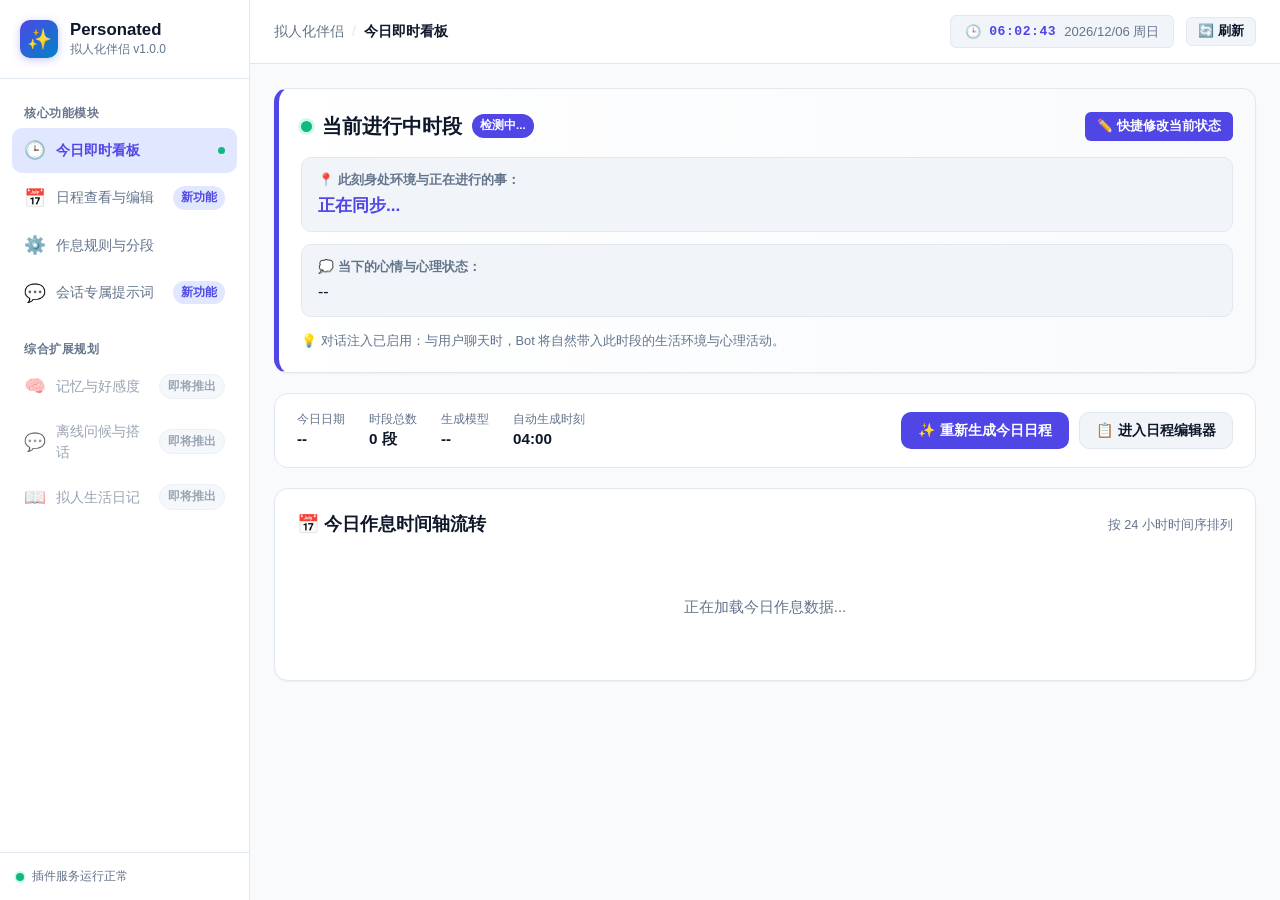
==== commit 0cc6909d: "fix(webui): optimize modal sizing, layout, and scrollability to prevent window overflow" ====
--- a/pages/schedule/index.html
+++ b/pages/schedule/index.html
@@ -463,22 +463,22 @@
           <div class="form-group">
             <label for="modal-rule-umo">
               会话 UMO 标识 <span class="required" style="color:var(--danger)">*</span>
-              <span class="hint-text">（例如：<code>aiocqhttp:GroupMessage:12345678</code> 或从抓取列表中带入）</span>
+              <span class="hint-text">（格式如：<code>aiocqhttp:GroupMessage:12345678</code> 或直接从对话抓取）</span>
             </label>
-            <input type="text" id="modal-rule-umo" class="input-control" placeholder="格式如：aiocqhttp:GroupMessage:12345678" />
+            <input type="text" id="modal-rule-umo" class="input-control" placeholder="如：aiocqhttp:GroupMessage:12345678" />
           </div>
 
           <div class="form-grid-2">
             <div class="form-group">
               <label for="modal-rule-name">规则备注 / 群名称 / 昵称</label>
-              <input type="text" id="modal-rule-name" class="input-control" placeholder="如：测试技术交流群 / 朋友私聊" />
+              <input type="text" id="modal-rule-name" class="input-control" placeholder="如：交流群 / 朋友私聊" />
             </div>
             <div class="form-group">
               <label for="modal-rule-mode">注入模式</label>
               <select id="modal-rule-mode" class="select-control">
                 <option value="system_prompt">追加到 System Prompt (推荐)</option>
                 <option value="prepend_system">置于 System Prompt 开头</option>
-                <option value="extra_user_content">作为附加用户消息块 (Extra Content)</option>
+                <option value="extra_user_content">附加用户消息块 (Extra Content)</option>
               </select>
             </div>
           </div>
@@ -486,10 +486,9 @@
           <div class="form-group">
             <label for="modal-rule-template-select">
               快捷填入常用提示词预设
-              <span class="hint-text">可选择下方模板快速填充，并在文本框中微调</span>
             </label>
             <select id="modal-rule-template-select" class="select-control">
-              <option value="">-- 选择预设模板填入 --</option>
+              <option value="">-- 选择预设模板快速填入 --</option>
               <option value="group_assistant">【群聊模式】热情友好的群助理/破冰搭话人设</option>
               <option value="formal_work">【严肃工作】专业干练、回答简洁精准的工作助理</option>
               <option value="playful_friend">【幽默损友】轻松幽默、接地气互怼的密友风格</option>
@@ -501,19 +500,18 @@
           <div class="form-group">
             <label for="modal-rule-prompt">
               个性化专属提示词内容 <span class="required" style="color:var(--danger)">*</span>
-              <span class="hint-text">在此群聊/私聊对话时，每次请求都会自然注入这段提示词</span>
             </label>
-            <textarea id="modal-rule-prompt" class="textarea-control" rows="6" placeholder="输入该群聊/私聊专用的提示词指令..."></textarea>
-          </div>
-
-          <div class="form-group" style="display: flex; align-items: center; gap: 8px; margin-top: 12px;">
-            <input type="checkbox" id="modal-rule-enabled" checked style="width: 18px; height: 18px; cursor: pointer;" />
-            <label for="modal-rule-enabled" style="margin: 0; cursor: pointer; font-weight: 500;">立即启用该专属规则</label>
+            <textarea id="modal-rule-prompt" class="textarea-control" rows="3" placeholder="输入该群聊/私聊每次对话时专属注入的提示词..."></textarea>
+          </div>
+
+          <div class="form-group" style="display: flex; flex-direction: row; align-items: center; gap: 8px; margin-top: 4px; margin-bottom: 2px;">
+            <input type="checkbox" id="modal-rule-enabled" checked style="width: 16px; height: 16px; cursor: pointer; accent-color: var(--primary);" />
+            <label for="modal-rule-enabled" style="margin: 0; cursor: pointer; font-weight: 500; font-size: 0.84rem;">立即启用该专属规则</label>
           </div>
         </div>
         <div class="modal-footer">
-          <button class="btn btn-secondary" id="modal-umo-rule-cancel">取消</button>
-          <button class="btn btn-primary" id="modal-umo-rule-save">💾 保存并生效</button>
+          <button class="btn btn-secondary btn-sm" id="modal-umo-rule-cancel">取消</button>
+          <button class="btn btn-primary btn-sm" id="modal-umo-rule-save">💾 保存并生效</button>
         </div>
       </div>
     </div>
--- a/pages/schedule/style.css
+++ b/pages/schedule/style.css
@@ -1052,16 +1052,19 @@
   display: none;
   position: fixed;
   inset: 0;
-  background: rgba(0, 0, 0, 0.5);
+  background: rgba(0, 0, 0, 0.55);
   backdrop-filter: blur(3px);
   z-index: 1000;
   align-items: center;
   justify-content: center;
-  padding: 16px;
-}
-
-.modal-overlay.show {
-  display: flex;
+  padding: 12px;
+  overflow-y: auto;
+  box-sizing: border-box;
+}
+
+.modal-overlay.show,
+.modal-overlay.active {
+  display: flex !important;
 }
 
 .modal-content {
@@ -1069,10 +1072,15 @@
   border-radius: var(--radius-lg);
   border: 1px solid var(--border);
   width: 100%;
-  max-width: 560px;
+  max-width: 480px;
+  max-height: min(84vh, calc(100% - 24px));
   box-shadow: var(--shadow-lg);
   overflow: hidden;
+  display: flex;
+  flex-direction: column;
+  margin: auto;
   animation: slideIn 0.2s ease-out;
+  box-sizing: border-box;
 }
 
 @keyframes slideIn {
@@ -1081,38 +1089,53 @@
 }
 
 .modal-header {
-  padding: 18px 22px;
+  padding: 12px 18px;
   border-bottom: 1px solid var(--border);
   display: flex;
   justify-content: space-between;
   align-items: center;
+  flex-shrink: 0;
 }
 
 .modal-header h3 {
-  font-size: 1.15rem;
+  font-size: 1.05rem;
   font-weight: 700;
+  margin: 0;
 }
 
 .modal-close {
   background: transparent;
   border: none;
-  font-size: 1.4rem;
+  font-size: 1.35rem;
   color: var(--text-muted);
   cursor: pointer;
   line-height: 1;
+  padding: 2px 6px;
+  border-radius: var(--radius-sm);
+  transition: all 0.15s ease;
+}
+
+.modal-close:hover {
+  color: var(--text-main);
+  background: var(--bg-input);
 }
 
 .modal-body {
-  padding: 20px 22px;
+  padding: 14px 18px;
+  overflow-y: auto;
+  flex: 1;
+  box-sizing: border-box;
 }
 
 .modal-footer {
-  padding: 14px 22px;
+  padding: 10px 18px;
   background: var(--bg-input);
   border-top: 1px solid var(--border);
   display: flex;
   justify-content: flex-end;
+  align-items: center;
   gap: 10px;
+  flex-shrink: 0;
 }
 
 /* ==========================================================================
@@ -1161,13 +1184,45 @@
    UMO Prompt Injector View & Modals
    ========================================================================== */
 .modal-lg {
-  max-width: 900px !important;
+  max-width: 760px !important;
   width: 94% !important;
 }
 
 .modal-md {
-  max-width: 640px !important;
-  width: 90% !important;
+  max-width: 460px !important;
+  width: 92% !important;
+}
+
+#modal-umo-rule .form-group {
+  margin-bottom: 9px;
+  gap: 3px;
+}
+
+#modal-umo-rule .form-group label {
+  font-size: 0.82rem;
+  font-weight: 600;
+  margin-bottom: 1px;
+}
+
+#modal-umo-rule .input-control,
+#modal-umo-rule select.select-control {
+  padding: 6px 10px;
+  font-size: 0.84rem;
+  height: 33px;
+}
+
+#modal-umo-rule .textarea-control {
+  padding: 6px 10px;
+  font-size: 0.84rem;
+  min-height: 56px;
+  max-height: 110px;
+  resize: vertical;
+}
+
+#modal-umo-rule .hint-text {
+  font-size: 0.72rem;
+  line-height: 1.25;
+  margin-top: 1px;
 }
 
 .umo-rules-container {
@@ -1340,7 +1395,7 @@
 
 /* Discover table styling */
 .discover-table-wrap {
-  max-height: 440px;
+  max-height: 300px;
   overflow-y: auto;
   border: 1px solid var(--border);
   border-radius: var(--radius-md);
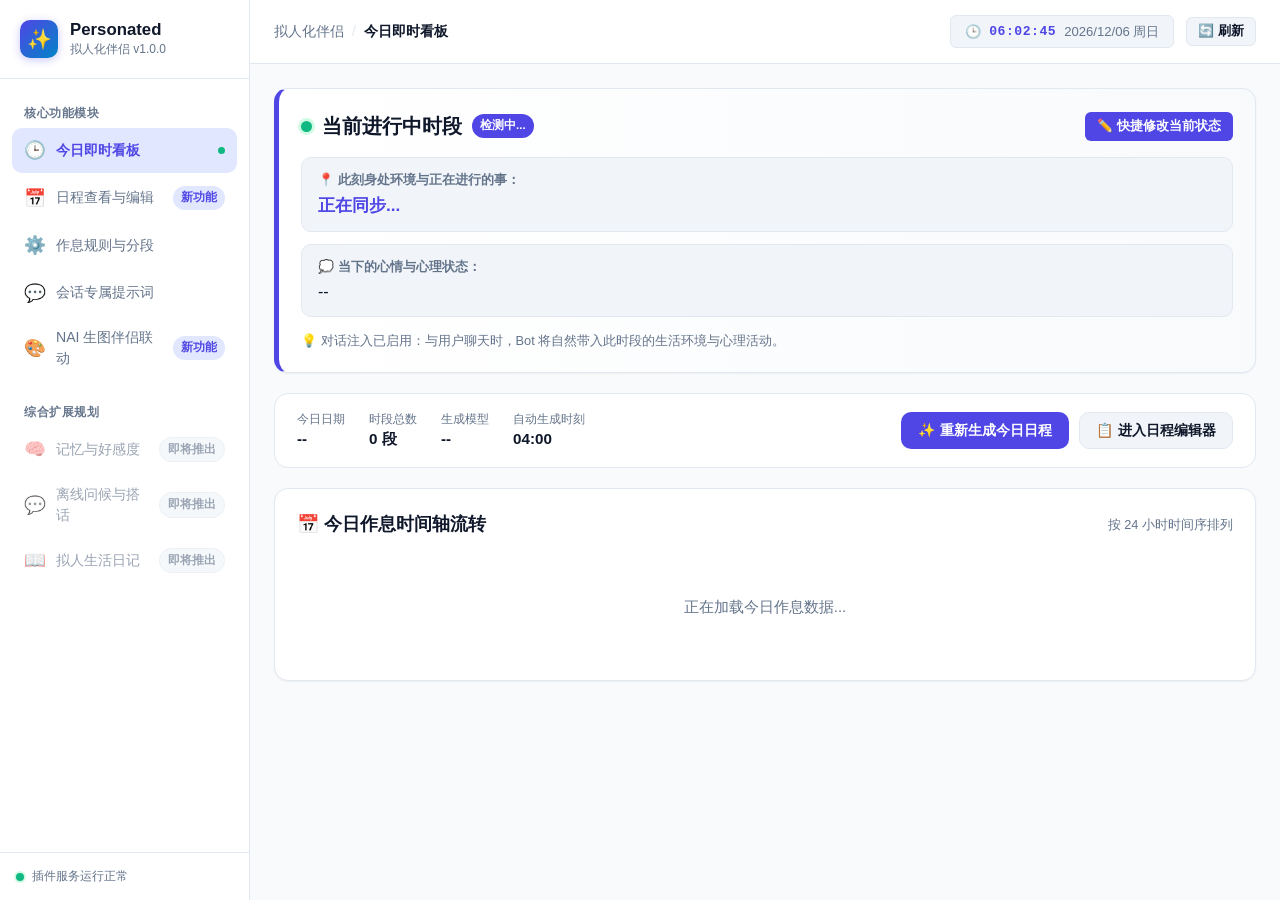
==== commit 88811e2f: "feat: implement active compatibility with astrbot_plugin_nai_image companion link mode" ====
--- a/pages/schedule/index.html
+++ b/pages/schedule/index.html
@@ -38,6 +38,10 @@
           <li class="nav-item" data-view="view-umo-injector">
             <span class="nav-icon">💬</span>
             <span class="nav-label">会话专属提示词</span>
+          </li>
+          <li class="nav-item" data-view="view-nai-bridge">
+            <span class="nav-icon">🎨</span>
+            <span class="nav-label">NAI 生图伴侣联动</span>
             <span class="badge badge-primary">新功能</span>
           </li>
         </ul>
@@ -420,6 +424,156 @@
           <div class="loading-box">正在加载会话专属提示词规则...</div>
         </div>
       </section>
+
+      <!-- VIEW 5: NAI 生图伴侣联动面板 -->
+      <section id="view-nai-bridge" class="view-panel">
+        <div class="rules-header">
+          <div>
+            <h2>🎨 NAI 生图伴侣直连联动 (NovelAI 4.5)</h2>
+            <p class="section-desc">
+              主动兼容 <code>astrbot_plugin_nai_image</code> 的「陪伴插件直连模式」，无需通过本地代理，直接在进程内调度 NAI 极速生图，并可深度联动拟人化日程时段情境。
+            </p>
+          </div>
+          <div class="rules-actions">
+            <button class="btn btn-outline" id="btn-refresh-nai-status" title="刷新联动就绪状态">
+              🔄 刷新状态
+            </button>
+            <button class="btn btn-primary" id="btn-save-nai-config">
+              💾 保存联动配置
+            </button>
+          </div>
+        </div>
+
+        <!-- 联动状态卡片 -->
+        <div class="stats-grid-row" style="margin-bottom: 20px;">
+          <div class="stat-card">
+            <div class="stat-icon-wrap" style="background: rgba(99, 102, 241, 0.1); color: var(--primary);">🔌</div>
+            <div class="stat-info">
+              <div class="stat-label">NAI 插件状态</div>
+              <div class="stat-val" id="stat-nai-installed">检测中...</div>
+            </div>
+          </div>
+          <div class="stat-card">
+            <div class="stat-icon-wrap" style="background: rgba(16, 185, 129, 0.1); color: var(--success);">⚡</div>
+            <div class="stat-info">
+              <div class="stat-label">生图链路就绪</div>
+              <div class="stat-val" id="stat-nai-available">检测中...</div>
+            </div>
+          </div>
+          <div class="stat-card">
+            <div class="stat-icon-wrap" style="background: rgba(2, 132, 199, 0.1); color: var(--accent);">🧩</div>
+            <div class="stat-info">
+              <div class="stat-label">提示词表达规范</div>
+              <div class="stat-val" id="stat-nai-prompt-mode">NAI 4.5 标签</div>
+            </div>
+          </div>
+        </div>
+
+        <!-- 主设置网格 -->
+        <div class="rules-layout-grid">
+          <!-- 左侧配置表单 -->
+          <div class="card" style="padding: 22px;">
+            <h3 style="margin-bottom: 16px; font-size: 1.08rem; font-weight: 700; color: var(--text-main);">⚙️ 联动行为与默认参数</h3>
+
+            <div class="form-group" style="display: flex; flex-direction: row; align-items: center; justify-content: space-between; margin-bottom: 18px; padding-bottom: 12px; border-bottom: 1px dashed var(--border);">
+              <div>
+                <label for="nai-cfg-enabled" style="margin: 0; font-size: 0.92rem; font-weight: 600; cursor: pointer;">启用 NAI 伴侣直连生图</label>
+                <span class="hint-text">关闭后将暂停主链工具与快捷指令的生图调用</span>
+              </div>
+              <label class="toggle-control">
+                <input type="checkbox" id="nai-cfg-enabled" checked />
+                <span class="toggle-track"></span>
+              </label>
+            </div>
+
+            <div class="form-group">
+              <label for="nai-cfg-prompt-format">
+                生图提示词组织方式 (Prompt Format)
+                <span class="hint-text">推荐保持「NAI 联动模式」，由大模型直接按 NovelAI 4/4.5 标签规范书写</span>
+              </label>
+              <select id="nai-cfg-prompt-format" class="select-control">
+                <option value="nai">NAI 联动模式（NovelAI 4/4.5 标签语法，原样提交无需转译）</option>
+                <option value="natural_language">自然语言描述（连贯英文句子，适合自然语言模式）</option>
+                <option value="traditional">传统文生图（Positive/Negative prompt 短语标签）</option>
+              </select>
+            </div>
+
+            <div class="form-grid-2">
+              <div class="form-group">
+                <label for="nai-cfg-default-size">默认画面比例 / 尺寸</label>
+                <select id="nai-cfg-default-size" class="select-control">
+                  <option value="portrait">竖图 (Portrait 832x1216 / 9:16)</option>
+                  <option value="square">方图 (Square 1024x1024 / 1:1)</option>
+                  <option value="landscape">横图 (Landscape 1216x832 / 16:9)</option>
+                </select>
+              </div>
+              <div class="form-group">
+                <label for="nai-cfg-default-style">画面预设风格（可选）</label>
+                <input type="text" id="nai-cfg-default-style" class="input-control" placeholder="留空使用 NAI 插件默认风格" />
+              </div>
+            </div>
+
+            <div class="form-group" style="display: flex; flex-direction: row; align-items: center; gap: 8px; margin-top: 6px;">
+              <input type="checkbox" id="nai-cfg-schedule-link" checked style="width: 17px; height: 17px; cursor: pointer; accent-color: var(--primary);" />
+              <div>
+                <label for="nai-cfg-schedule-link" style="margin: 0; font-weight: 600; font-size: 0.88rem; cursor: pointer;">联动拟人化日程情境到生图提示词</label>
+                <span class="hint-text" id="nai-current-scene-hint">当前时段活动检测中...</span>
+              </div>
+            </div>
+
+            <div class="form-group" style="margin-top: 14px;">
+              <label for="nai-cfg-fixed-positive">常驻固定正面特征标签 (Fixed Positive Prompt)</label>
+              <textarea id="nai-cfg-fixed-positive" class="textarea-control" rows="2" placeholder="如：1girl, solo, blue eyes, long hair, masterpiece（会自动叠加到每次出图前置）"></textarea>
+            </div>
+
+            <div class="form-group">
+              <label for="nai-cfg-fixed-negative">常驻固定负面词 (Fixed Negative Prompt)</label>
+              <textarea id="nai-cfg-fixed-negative" class="textarea-control" rows="2" placeholder="如：lowres, bad anatomy, bad hands, text, error, missing fingers"></textarea>
+            </div>
+          </div>
+
+          <!-- 右侧即时试跑与调试面板 -->
+          <div class="card" style="padding: 22px; display: flex; flex-direction: column;">
+            <h3 style="margin-bottom: 14px; font-size: 1.08rem; font-weight: 700; color: var(--text-main);">🧪 直连测试出图 (Test Bench)</h3>
+            <p style="font-size: 0.84rem; color: var(--text-muted); margin-bottom: 12px;">
+              可在此输入一段画面描述或 NAI 标签，立即体验进程内直连出图效果。
+            </p>
+
+            <div class="form-group">
+              <label for="nai-test-prompt">测试画面提示词 (Prompt)</label>
+              <textarea id="nai-test-prompt" class="textarea-control" rows="3" placeholder="例如：1girl, smiling, cafe, drinking coffee, soft sunlight, {masterpiece}"></textarea>
+            </div>
+
+            <div class="form-grid-2">
+              <div class="form-group">
+                <label for="nai-test-kind">意图类型 (Kind)</label>
+                <select id="nai-test-kind" class="select-control">
+                  <option value="selfie">selfie (角色自拍/人像，融合日程)</option>
+                  <option value="text2img">text2img (普通场景文生图)</option>
+                </select>
+              </div>
+              <div class="form-group">
+                <label for="nai-test-size">出图比例</label>
+                <select id="nai-test-size" class="select-control">
+                  <option value="portrait">竖图 (Portrait)</option>
+                  <option value="square">方图 (Square)</option>
+                  <option value="landscape">横图 (Landscape)</option>
+                </select>
+              </div>
+            </div>
+
+            <button class="btn btn-primary" id="btn-run-nai-test" style="margin-top: 8px;">
+              🚀 立即发起测试出图
+            </button>
+
+            <!-- 出图结果预览区 -->
+            <div id="nai-test-result-box" style="margin-top: 16px; flex: 1; min-height: 180px; border: 1px dashed var(--border); border-radius: var(--radius-md); display: flex; flex-direction: column; align-items: center; justify-content: center; padding: 14px; text-align: center; background: var(--bg-input);">
+              <span style="font-size: 2.2rem; color: var(--text-muted);">🖼️</span>
+              <span style="font-size: 0.86rem; color: var(--text-muted); margin-top: 6px;" id="nai-result-hint">测试出图结果将在此实时呈现</span>
+            </div>
+          </div>
+        </div>
+      </section>
     </div>
 
     <!-- 模态框 1：从 AstrBot '数据与日志-对话' 抓取并选择会话 -->
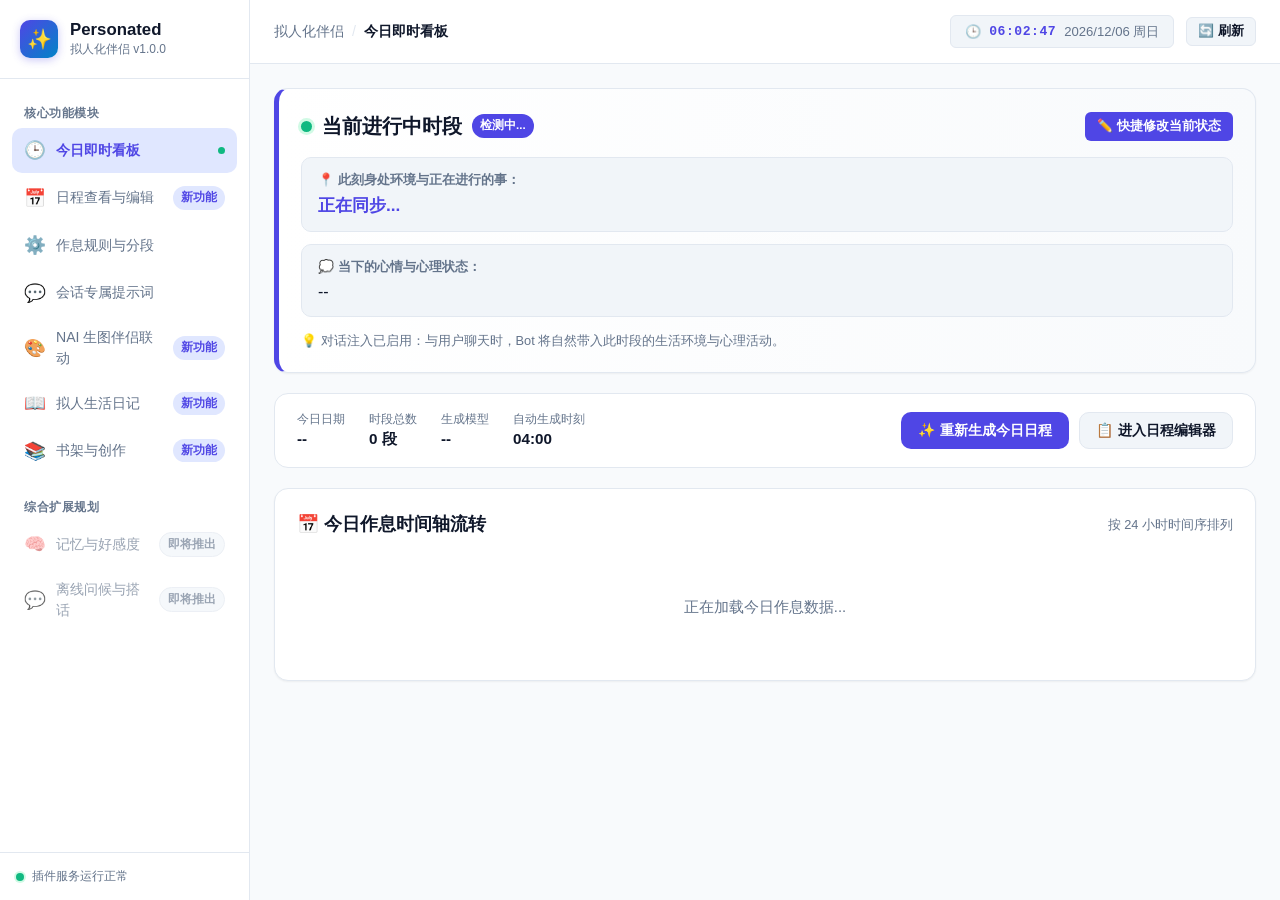
==== commit edf1f513: "添加bot创作功能" ====
--- a/pages/schedule/index.html
+++ b/pages/schedule/index.html
@@ -44,6 +44,16 @@
             <span class="nav-label">NAI 生图伴侣联动</span>
             <span class="badge badge-primary">新功能</span>
           </li>
+          <li class="nav-item" data-view="view-diary">
+            <span class="nav-icon">📖</span>
+            <span class="nav-label">拟人生活日记</span>
+            <span class="badge badge-primary">新功能</span>
+          </li>
+          <li class="nav-item" data-view="view-bookshelf">
+            <span class="nav-icon">📚</span>
+            <span class="nav-label">书架与创作</span>
+            <span class="badge badge-primary">新功能</span>
+          </li>
         </ul>
 
         <div class="nav-section-title">综合扩展规划</div>
@@ -56,11 +66,6 @@
           <li class="nav-item disabled" title="功能正在规划与接入中">
             <span class="nav-icon">💬</span>
             <span class="nav-label">离线问候与搭话</span>
-            <span class="badge badge-gray">即将推出</span>
-          </li>
-          <li class="nav-item disabled" title="功能正在规划与接入中">
-            <span class="nav-icon">📖</span>
-            <span class="nav-label">拟人生活日记</span>
             <span class="badge badge-gray">即将推出</span>
           </li>
         </ul>
@@ -574,6 +579,90 @@
           </div>
         </div>
       </section>
+
+      <!-- VIEW 6: 拟人日记本 -->
+      <section id="view-diary" class="view-panel">
+        <div class="card">
+          <div class="card-header-bar">
+            <div>
+              <h3>📖 拟人生活日记</h3>
+              <p class="section-desc">Bot 的每日内心独白、生活足迹与连续叙事轨迹</p>
+            </div>
+            <div class="header-right-tools">
+              <button class="btn btn-secondary btn-sm" id="btn-diary-refresh">🔄 刷新日记</button>
+              <button class="btn btn-primary btn-sm" id="btn-diary-new">✍️ 新建/补写日记</button>
+            </div>
+          </div>
+          <div class="diary-container">
+            <div class="diary-sidebar">
+              <div class="diary-sidebar-header">
+                <h4>历史日记列表</h4>
+                <span class="badge badge-gray" id="diary-total-badge">0 篇</span>
+              </div>
+              <div id="diary-list-container" class="diary-list">
+                <p class="muted">加载中...</p>
+              </div>
+            </div>
+            <div class="diary-content-pane">
+              <div id="diary-detail-view" class="diary-paper">
+                <div class="diary-paper-header">
+                  <h3 id="diary-detail-title">请选择一篇日记查看</h3>
+                  <div class="diary-actions" id="diary-detail-actions" style="display: none;">
+                    <button class="btn btn-outline btn-sm" id="btn-diary-delete" title="删除本日记">🗑️ 删除</button>
+                  </div>
+                </div>
+                <div id="diary-detail-meta" class="diary-meta-bar"></div>
+                <div id="diary-detail-body" class="diary-paper-body"></div>
+              </div>
+            </div>
+          </div>
+        </div>
+      </section>
+
+      <!-- VIEW 7: 书架与创作系统 -->
+      <section id="view-bookshelf" class="view-panel">
+        <div class="card">
+          <div class="card-header-bar">
+            <div>
+              <h3>📚 书架作品与抽屉夹层</h3>
+              <p class="section-desc">Bot 独立长篇/短文创作作品库、草稿进度与私密抽屉</p>
+            </div>
+            <div class="header-right-tools">
+              <button class="btn btn-outline btn-sm" id="btn-bookshelf-refresh">🔄 刷新书架</button>
+              <button class="btn btn-secondary btn-sm" id="btn-unlock-drawer">🔓 解锁抽屉夹层</button>
+              <button class="btn btn-primary btn-sm" id="btn-create-project">✨ 新建创作作品</button>
+            </div>
+          </div>
+          <div class="bookshelf-wrap">
+            <div class="bookshelf-section">
+              <div class="bookshelf-section-header">
+                <div class="section-title-wrap">
+                  <h4>📖 公开书架</h4>
+                  <span class="badge badge-primary" id="bookshelf-public-badge">0 本</span>
+                </div>
+                <span class="hint-text">对外展示的短篇、小说、故事集</span>
+              </div>
+              <div id="public-books-grid" class="books-grid">
+                <p class="muted">暂无公开创作作品</p>
+              </div>
+            </div>
+
+            <div class="bookshelf-section secret-section">
+              <div class="bookshelf-section-header">
+                <div class="section-title-wrap">
+                  <h4>🔒 抽屉夹层 (受密码保护)</h4>
+                  <span id="drawer-lock-status" class="badge badge-gray">已锁定</span>
+                  <span class="badge badge-gray" id="bookshelf-secret-badge">0 本</span>
+                </div>
+                <span class="hint-text">伴侣的私密随笔、日记夹层与未公开手稿</span>
+              </div>
+              <div id="secret-books-grid" class="books-grid">
+                <p class="muted">请点击右上角输入密码解锁后查看</p>
+              </div>
+            </div>
+          </div>
+        </div>
+      </section>
     </div>
 
     <!-- 模态框 1：从 AstrBot '数据与日志-对话' 抓取并选择会话 -->
@@ -716,6 +805,138 @@
       </div>
     </div>
 
+    <!-- 模态框 3：新建/编辑日记 -->
+    <div class="modal-overlay" id="modal-diary-edit">
+      <div class="modal-content modal-md">
+        <div class="modal-header">
+          <h3 id="modal-diary-edit-title">✍️ 撰写/补写生活日记</h3>
+          <button class="modal-close" id="modal-diary-close">&times;</button>
+        </div>
+        <div class="modal-body">
+          <div class="form-grid-2">
+            <div class="form-group">
+              <label for="modal-diary-date">日记日期 <span class="required" style="color:var(--danger)">*</span></label>
+              <input type="date" id="modal-diary-date" class="input-control" />
+            </div>
+            <div class="form-group">
+              <label for="modal-diary-form">记录体裁 / 形式</label>
+              <select id="modal-diary-form" class="select-control">
+                <option value="auto">auto (日常散文感)</option>
+                <option value="monologue">内心独白 (Monologue)</option>
+                <option value="bullet_memo">便签清单 (Bullet Memo)</option>
+                <option value="letter_to_user">写给你的信 (Letter)</option>
+                <option value="stream_of_consciousness">意识流碎片 (Stream)</option>
+              </select>
+            </div>
+          </div>
+
+          <div class="form-group">
+            <label for="modal-diary-summary">题眼 / 一句话概括</label>
+            <input type="text" id="modal-diary-summary" class="input-control" placeholder="如：阳光正好的午后，与你的浅浅对谈" />
+          </div>
+
+          <div class="form-group">
+            <label for="modal-diary-tags">标签 (用英文或中文逗号隔开)</label>
+            <input type="text" id="modal-diary-tags" class="input-control" placeholder="生活, 散步, 心情" />
+          </div>
+
+          <div class="form-group">
+            <label for="modal-diary-body">日记正文内容 <span class="required" style="color:var(--danger)">*</span></label>
+            <textarea id="modal-diary-body" class="textarea-control" rows="8" placeholder="记录今天发生的点滴、心境变化或想对你说的话..."></textarea>
+          </div>
+        </div>
+        <div class="modal-footer">
+          <button class="btn btn-secondary btn-sm" id="modal-diary-cancel">取消</button>
+          <button class="btn btn-primary btn-sm" id="modal-diary-save">💾 保存日记</button>
+        </div>
+      </div>
+    </div>
+
+    <!-- 模态框 4：新建/编辑创作作品 -->
+    <div class="modal-overlay" id="modal-project-edit">
+      <div class="modal-content modal-md">
+        <div class="modal-header">
+          <h3 id="modal-project-edit-title">✨ 新建/编辑创作项目</h3>
+          <button class="modal-close" id="modal-project-close">&times;</button>
+        </div>
+        <div class="modal-body">
+          <input type="hidden" id="modal-project-id" />
+          <div class="form-grid-2">
+            <div class="form-group">
+              <label for="modal-project-title">作品名称 / 篇名 <span class="required" style="color:var(--danger)">*</span></label>
+              <input type="text" id="modal-project-title" class="input-control" placeholder="如：《月色与机械诗》" />
+            </div>
+            <div class="form-group">
+              <label for="modal-project-work-type">作品体裁</label>
+              <select id="modal-project-work-type" class="select-control">
+                <option value="短篇小说">短篇小说</option>
+                <option value="长篇连载">长篇连载</option>
+                <option value="散文诗歌">散文诗歌</option>
+                <option value="随笔手记">随笔手记</option>
+                <option value="剧本对白">剧本对白</option>
+              </select>
+            </div>
+          </div>
+
+          <div class="form-grid-2">
+            <div class="form-group">
+              <label for="modal-project-tone">基调风格</label>
+              <input type="text" id="modal-project-tone" class="input-control" placeholder="如：温柔、轻快、微悬疑" />
+            </div>
+            <div class="form-group">
+              <label for="modal-project-status">创作状态</label>
+              <select id="modal-project-status" class="select-control">
+                <option value="drafting">草稿撰写中 (drafting)</option>
+                <option value="finished">已完结 (finished)</option>
+                <option value="paused">暂时搁置 (paused)</option>
+              </select>
+            </div>
+          </div>
+
+          <div class="form-group">
+            <label for="modal-project-premise">核心立意 / 故事大纲与设定</label>
+            <textarea id="modal-project-premise" class="textarea-control" rows="3" placeholder="描述作品的核心冲突、主角背景或灵感来源..."></textarea>
+          </div>
+
+          <div class="form-group">
+            <label for="modal-project-content">当前章节 / 草稿正文 (自动计入字数)</label>
+            <textarea id="modal-project-content" class="textarea-control" rows="6" placeholder="输入手稿或正文草稿..."></textarea>
+          </div>
+
+          <div class="form-group" style="display: flex; flex-direction: row; align-items: center; gap: 8px; margin-top: 4px;">
+            <input type="checkbox" id="modal-project-secret" style="width: 16px; height: 16px; cursor: pointer; accent-color: var(--danger);" />
+            <label for="modal-project-secret" style="margin: 0; cursor: pointer; font-weight: 500; font-size: 0.84rem; color: var(--danger);">存入私密抽屉夹层 (需要密码解锁才可见)</label>
+          </div>
+        </div>
+        <div class="modal-footer">
+          <button class="btn btn-secondary btn-sm" id="modal-project-cancel">取消</button>
+          <button class="btn btn-primary btn-sm" id="modal-project-save">💾 保存作品</button>
+        </div>
+      </div>
+    </div>
+
+    <!-- 模态框 6: 抽屉夹层密码解锁 -->
+    <div class="modal-overlay" id="modal-unlock-drawer">
+      <div class="modal-content modal-sm">
+        <div class="modal-header">
+          <h3>🔒 解锁抽屉夹层</h3>
+          <button class="modal-close" id="modal-unlock-drawer-close">&times;</button>
+        </div>
+        <div class="modal-body">
+          <p class="hint-text" style="margin-bottom: 12px;">请输入私密抽屉夹层访问密码以查看或编辑私密作品。</p>
+          <div class="form-group">
+            <label for="modal-unlock-password">夹层访问密码</label>
+            <input type="password" id="modal-unlock-password" class="input-control" placeholder="输入密码 (默认: 123456)" />
+          </div>
+          <div id="modal-unlock-error" style="color: var(--danger); font-size: 0.85rem; margin-top: 6px; display: none;"></div>
+        </div>
+        <div class="modal-footer">
+          <button class="btn btn-secondary btn-sm" id="modal-unlock-drawer-cancel">取消</button>
+          <button class="btn btn-primary btn-sm" id="modal-unlock-drawer-submit">🔓 解锁</button>
+        </div>
+      </div>
+    </div>
+
     <!-- 浮动 Toast 提示 -->
     <div id="toast" class="toast"></div>
   </div>
--- a/pages/schedule/style.css
+++ b/pages/schedule/style.css
@@ -1193,6 +1193,11 @@
   width: 92% !important;
 }
 
+.modal-sm {
+  max-width: 380px !important;
+  width: 90% !important;
+}
+
 #modal-umo-rule .form-group {
   margin-bottom: 9px;
   gap: 3px;
@@ -1477,3 +1482,284 @@
     display: none;
   }
 }
+
+/* ==========================================================================
+   VIEW 6: Diary System Styles
+   ========================================================================== */
+.diary-container {
+  display: flex;
+  gap: 24px;
+  min-height: 520px;
+}
+
+.diary-sidebar {
+  flex: 0 0 320px;
+  border-right: 1px solid var(--border);
+  padding-right: 20px;
+  display: flex;
+  flex-direction: column;
+}
+
+.diary-sidebar-header {
+  display: flex;
+  align-items: center;
+  justify-content: space-between;
+  margin-bottom: 14px;
+}
+
+.diary-sidebar-header h4 {
+  font-size: 0.95rem;
+  font-weight: 700;
+  color: var(--text-main);
+  margin: 0;
+}
+
+.diary-list {
+  flex: 1;
+  overflow-y: auto;
+  max-height: 580px;
+  padding-right: 4px;
+}
+
+.diary-item-card {
+  padding: 12px 14px;
+  border: 1px solid var(--border);
+  border-radius: var(--radius-md);
+  margin-bottom: 10px;
+  cursor: pointer;
+  background: var(--bg-card);
+  transition: all 0.2s ease;
+}
+
+.diary-item-card:hover {
+  border-color: var(--primary);
+  background: var(--primary-subtle);
+  transform: translateX(2px);
+}
+
+.diary-item-card.active {
+  border-color: var(--primary);
+  background: var(--primary-subtle);
+  box-shadow: 0 0 0 2px var(--primary-light);
+}
+
+.diary-item-head {
+  display: flex;
+  align-items: center;
+  justify-content: space-between;
+  margin-bottom: 6px;
+}
+
+.diary-item-date {
+  font-weight: 700;
+  font-size: 0.92rem;
+  color: var(--primary);
+}
+
+.diary-item-summary {
+  font-size: 0.85rem;
+  color: var(--text-main);
+  font-weight: 500;
+  margin-bottom: 4px;
+  line-height: 1.4;
+  overflow: hidden;
+  text-overflow: ellipsis;
+  white-space: nowrap;
+}
+
+.diary-item-meta {
+  font-size: 0.75rem;
+  color: var(--text-muted);
+}
+
+.diary-content-pane {
+  flex: 1;
+  min-width: 0;
+}
+
+.diary-paper {
+  background: var(--bg-input);
+  border: 1px solid var(--border);
+  border-radius: var(--radius-lg);
+  padding: 24px;
+  min-height: 100%;
+  display: flex;
+  flex-direction: column;
+}
+
+.diary-paper-header {
+  display: flex;
+  align-items: center;
+  justify-content: space-between;
+  gap: 12px;
+  margin-bottom: 8px;
+}
+
+.diary-paper-header h3 {
+  font-size: 1.2rem;
+  font-weight: 700;
+  color: var(--text-main);
+  margin: 0;
+}
+
+.diary-meta-bar {
+  display: flex;
+  flex-wrap: wrap;
+  align-items: center;
+  gap: 12px;
+  font-size: 0.82rem;
+  color: var(--text-muted);
+  padding-bottom: 12px;
+  border-bottom: 1px dashed var(--border);
+  margin-bottom: 16px;
+}
+
+.diary-meta-tag {
+  display: inline-flex;
+  align-items: center;
+  gap: 4px;
+  background: var(--bg-card);
+  padding: 2px 8px;
+  border-radius: var(--radius-sm);
+  border: 1px solid var(--border);
+}
+
+.diary-paper-body {
+  font-size: 0.98rem;
+  line-height: 1.8;
+  color: var(--text-main);
+  white-space: pre-wrap;
+  word-break: break-word;
+  flex: 1;
+}
+
+/* ==========================================================================
+   VIEW 7: Bookshelf & Creative Styles
+   ========================================================================== */
+.bookshelf-wrap {
+  display: flex;
+  flex-direction: column;
+  gap: 28px;
+}
+
+.bookshelf-section {
+  background: var(--bg-input);
+  border: 1px solid var(--border);
+  border-radius: var(--radius-lg);
+  padding: 20px;
+}
+
+.bookshelf-section.secret-section {
+  border-color: rgba(239, 68, 68, 0.35);
+  background: rgba(239, 68, 68, 0.03);
+}
+
+.bookshelf-section-header {
+  display: flex;
+  align-items: center;
+  justify-content: space-between;
+  margin-bottom: 16px;
+  flex-wrap: wrap;
+  gap: 8px;
+}
+
+.section-title-wrap {
+  display: flex;
+  align-items: center;
+  gap: 10px;
+}
+
+.section-title-wrap h4 {
+  font-size: 1.05rem;
+  font-weight: 700;
+  color: var(--text-main);
+  margin: 0;
+}
+
+.books-grid {
+  display: grid;
+  grid-template-columns: repeat(auto-fill, minmax(240px, 1fr));
+  gap: 16px;
+}
+
+.book-card {
+  background: var(--bg-card);
+  border: 1px solid var(--border);
+  border-radius: var(--radius-md);
+  padding: 16px;
+  display: flex;
+  flex-direction: column;
+  box-shadow: var(--shadow-sm);
+  transition: all 0.2s ease;
+  position: relative;
+}
+
+.book-card:hover {
+  transform: translateY(-2px);
+  box-shadow: var(--shadow-md);
+  border-color: var(--primary);
+}
+
+.book-card.secret-book {
+  border-color: rgba(239, 68, 68, 0.4);
+  background: var(--bg-card);
+}
+
+.book-card.secret-book:hover {
+  border-color: var(--danger);
+}
+
+.book-header {
+  display: flex;
+  align-items: flex-start;
+  justify-content: space-between;
+  gap: 8px;
+  margin-bottom: 8px;
+}
+
+.book-title {
+  font-size: 1rem;
+  font-weight: 700;
+  color: var(--text-main);
+  line-height: 1.3;
+  margin: 0;
+}
+
+.book-meta-pills {
+  display: flex;
+  align-items: center;
+  gap: 6px;
+  margin-bottom: 10px;
+  flex-wrap: wrap;
+}
+
+.book-stats-row {
+  display: flex;
+  align-items: center;
+  gap: 12px;
+  font-size: 0.8rem;
+  color: var(--text-muted);
+  margin-bottom: 10px;
+}
+
+.book-premise {
+  font-size: 0.84rem;
+  color: var(--text-muted);
+  line-height: 1.5;
+  display: -webkit-box;
+  -webkit-line-clamp: 3;
+  -webkit-box-orient: vertical;
+  overflow: hidden;
+  margin-bottom: 14px;
+  flex: 1;
+}
+
+.book-actions-bar {
+  display: flex;
+  align-items: center;
+  justify-content: space-between;
+  padding-top: 10px;
+  border-top: 1px solid var(--border);
+  margin-top: auto;
+}
+
